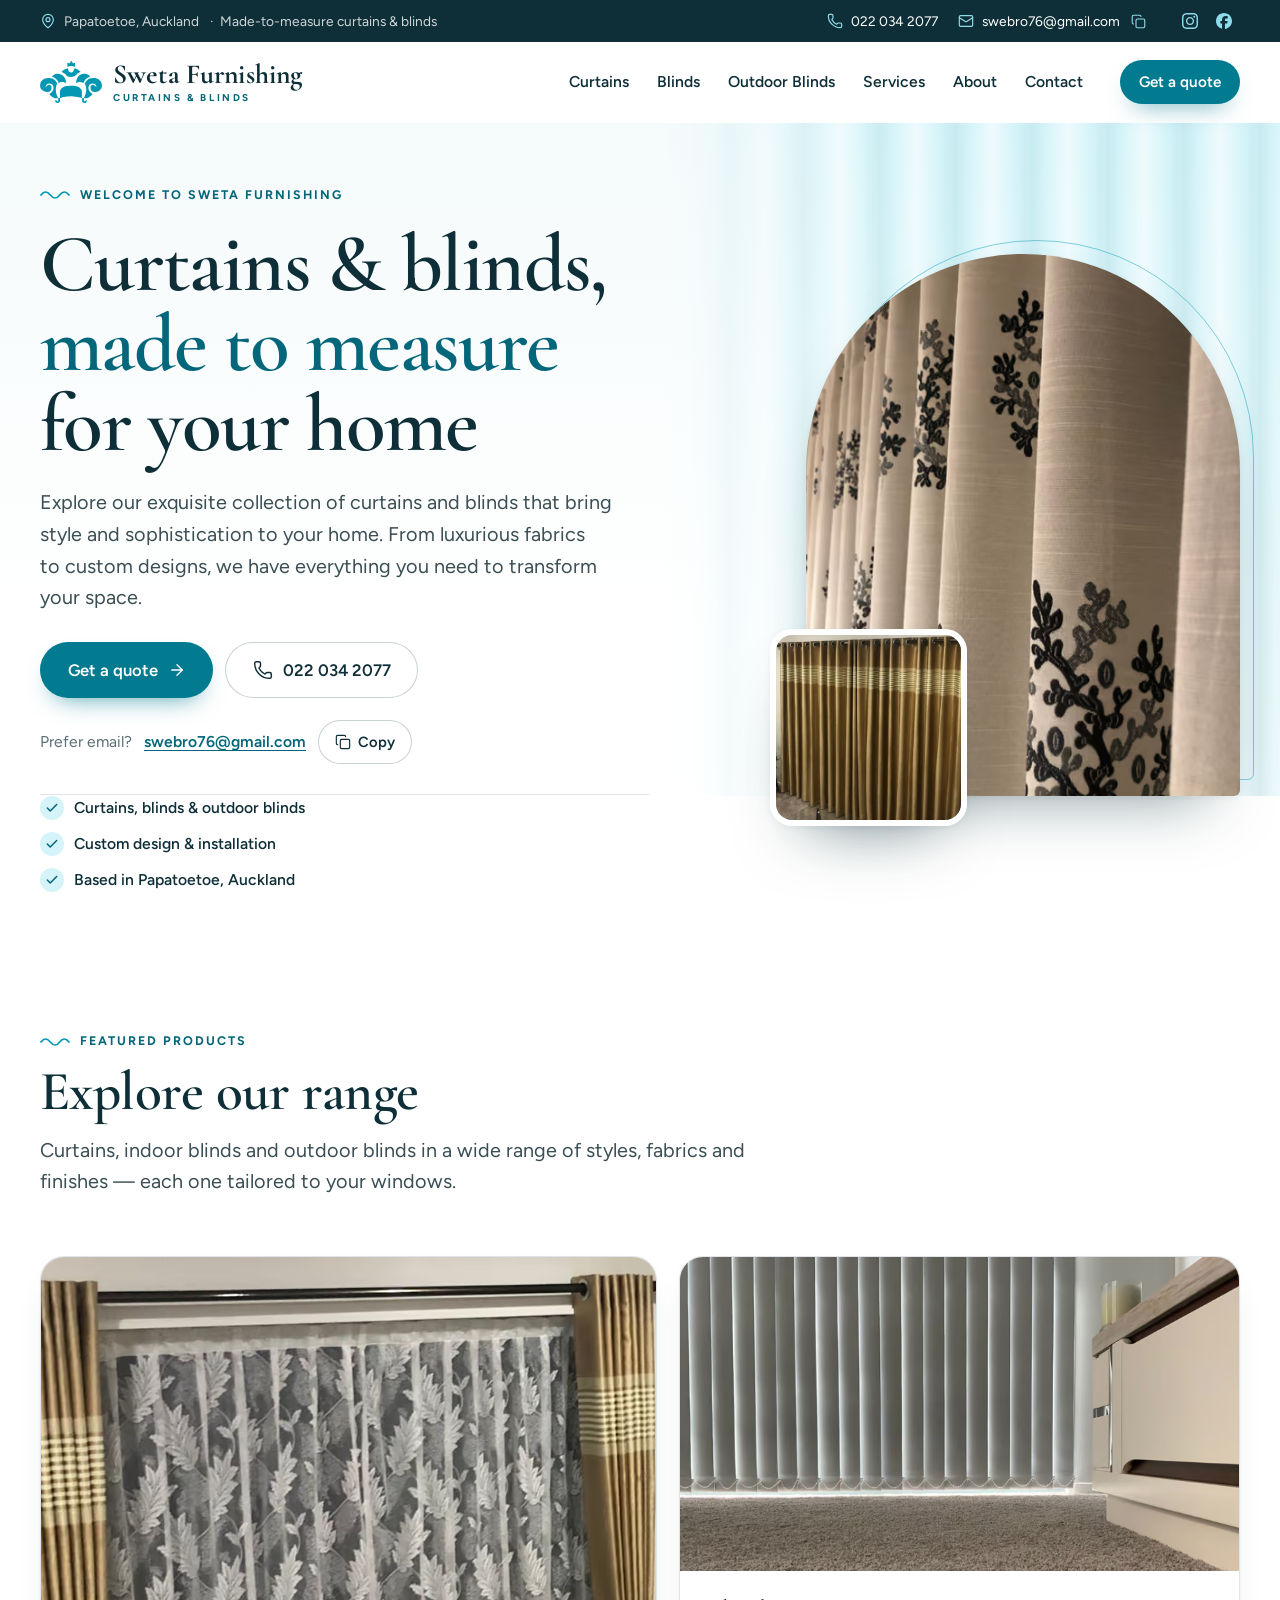
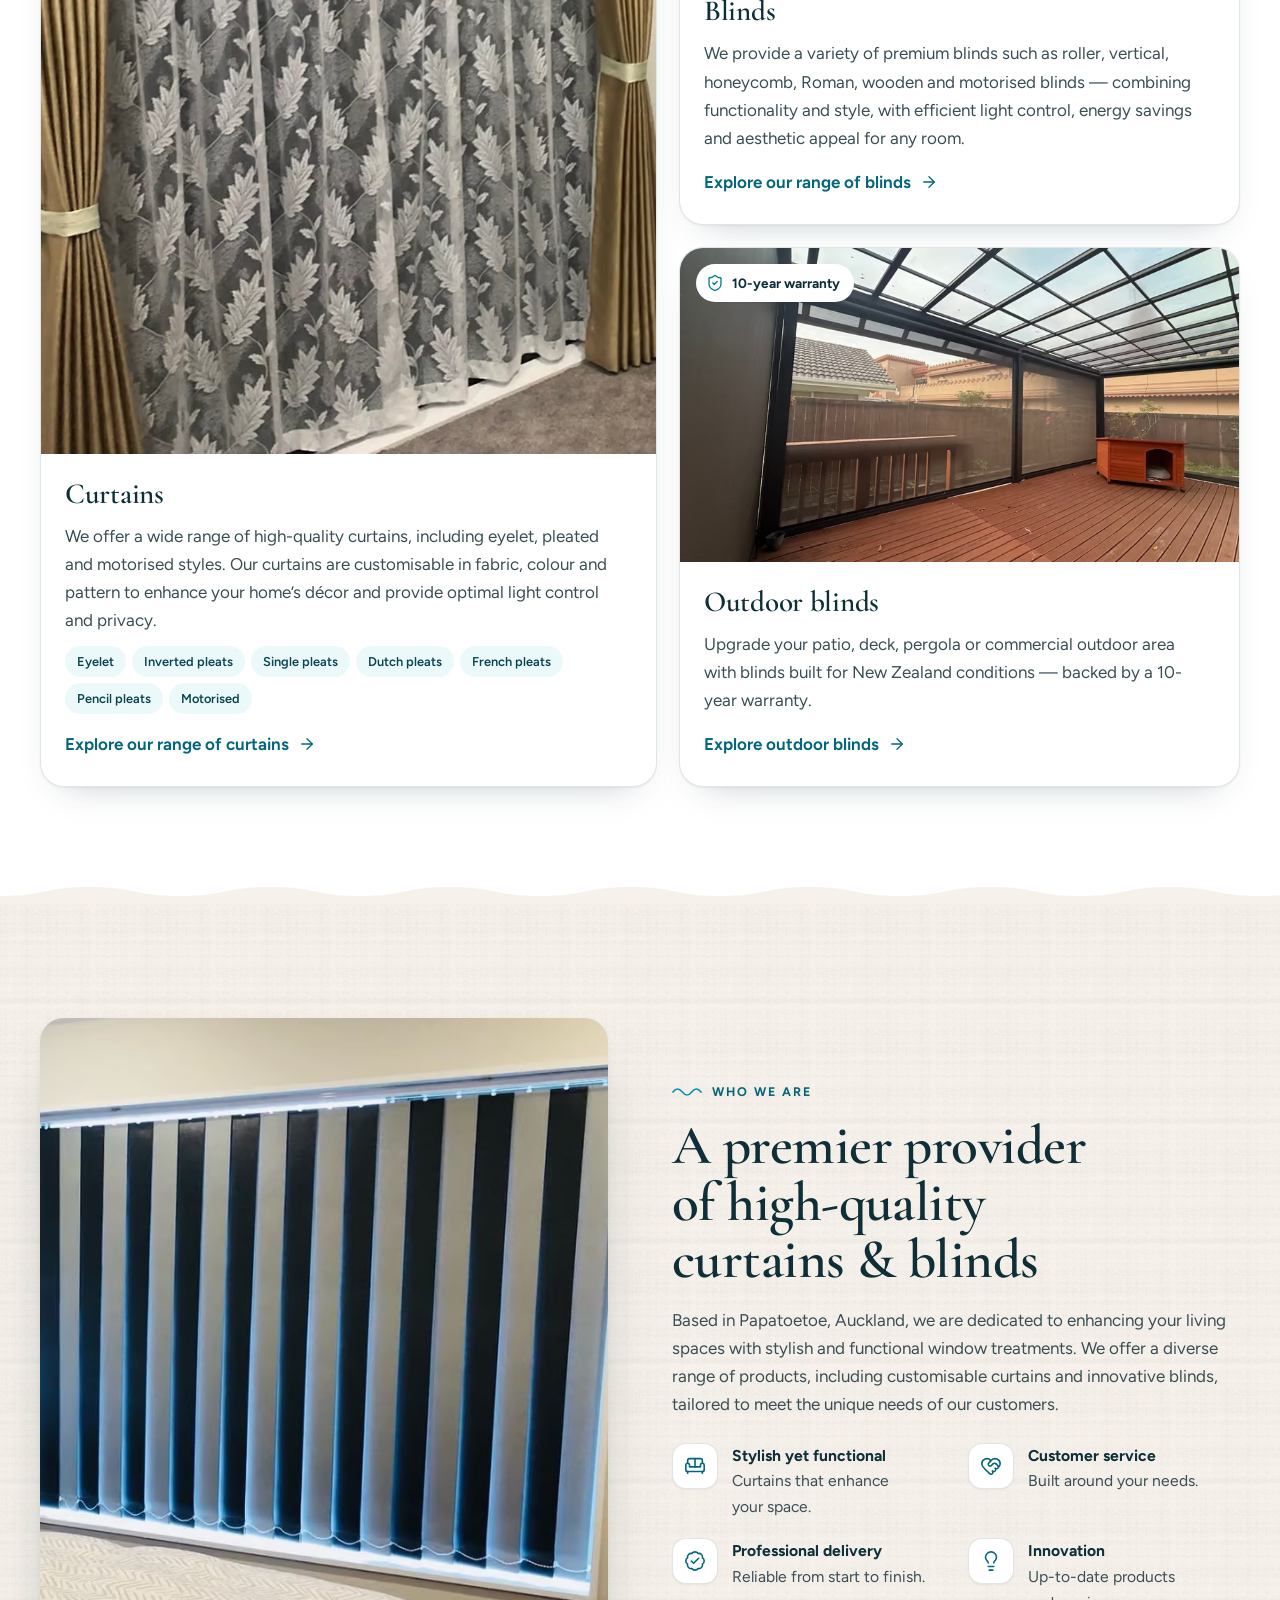
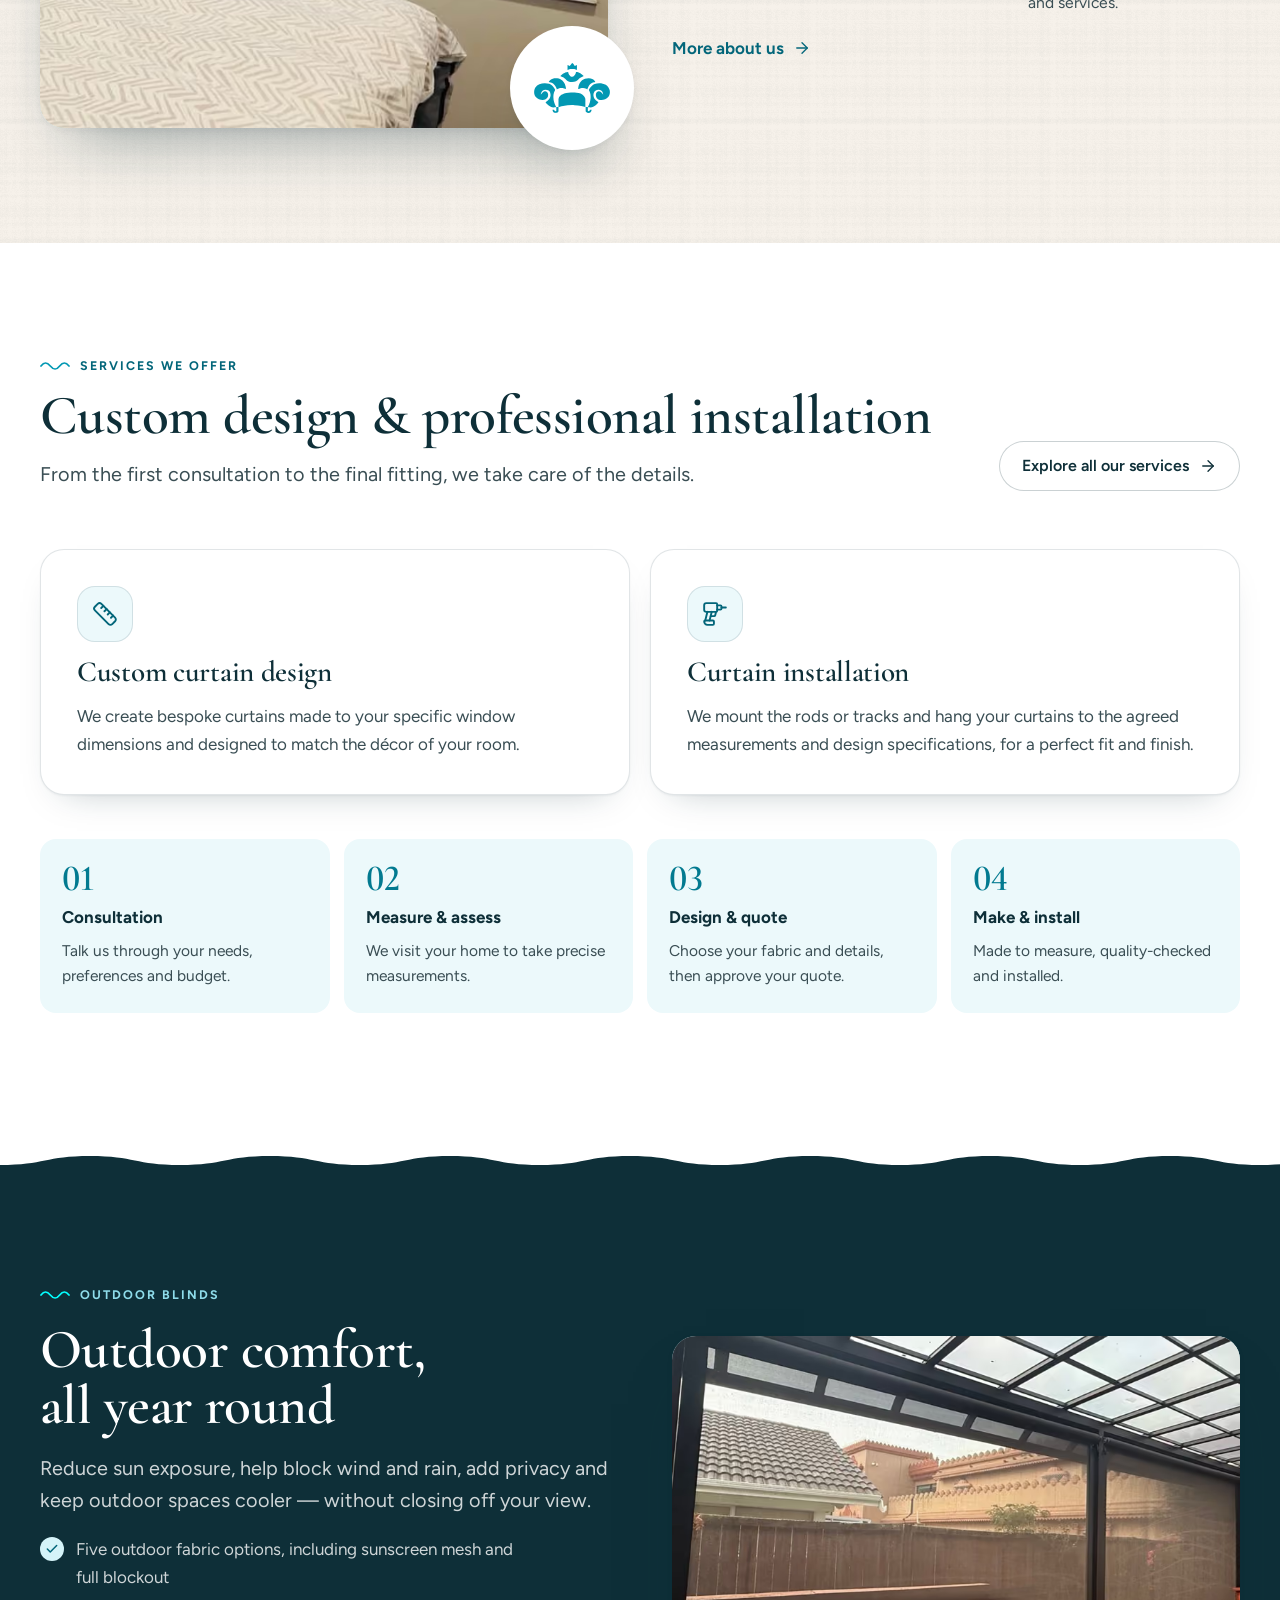
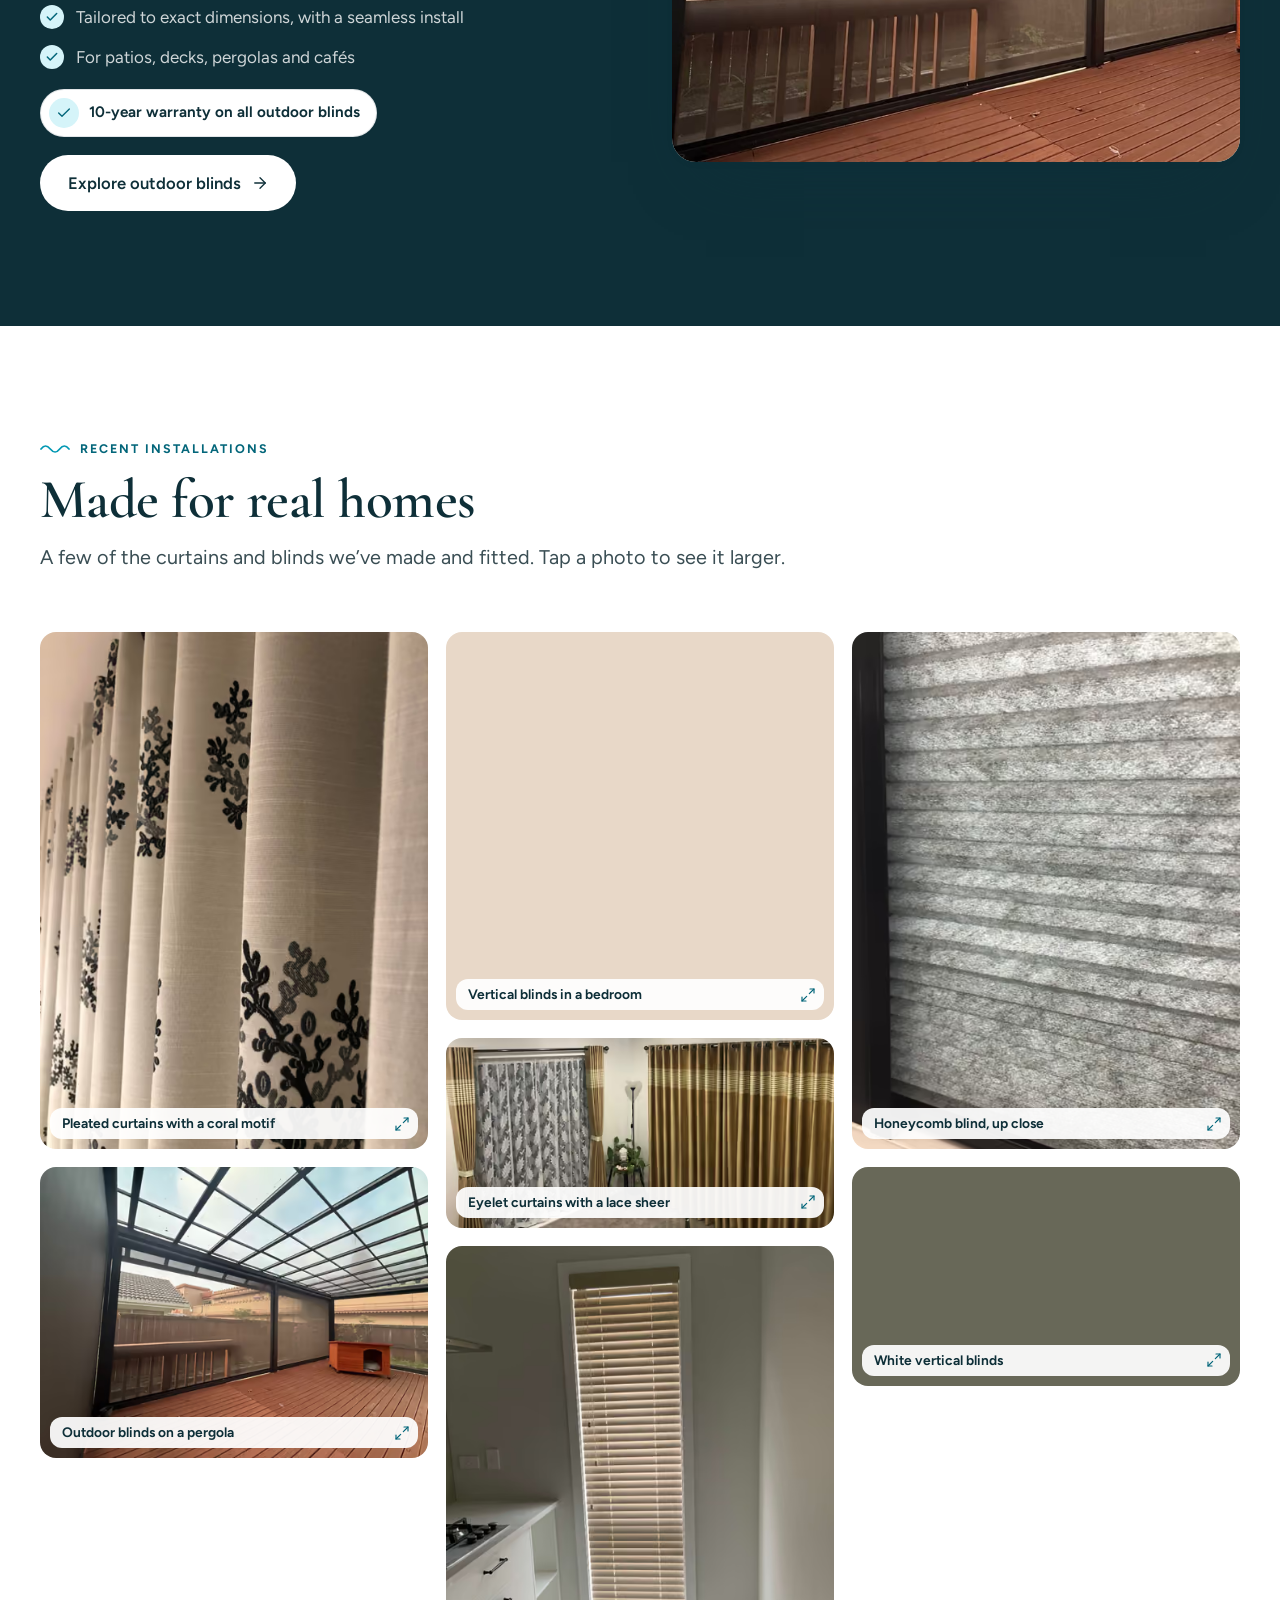
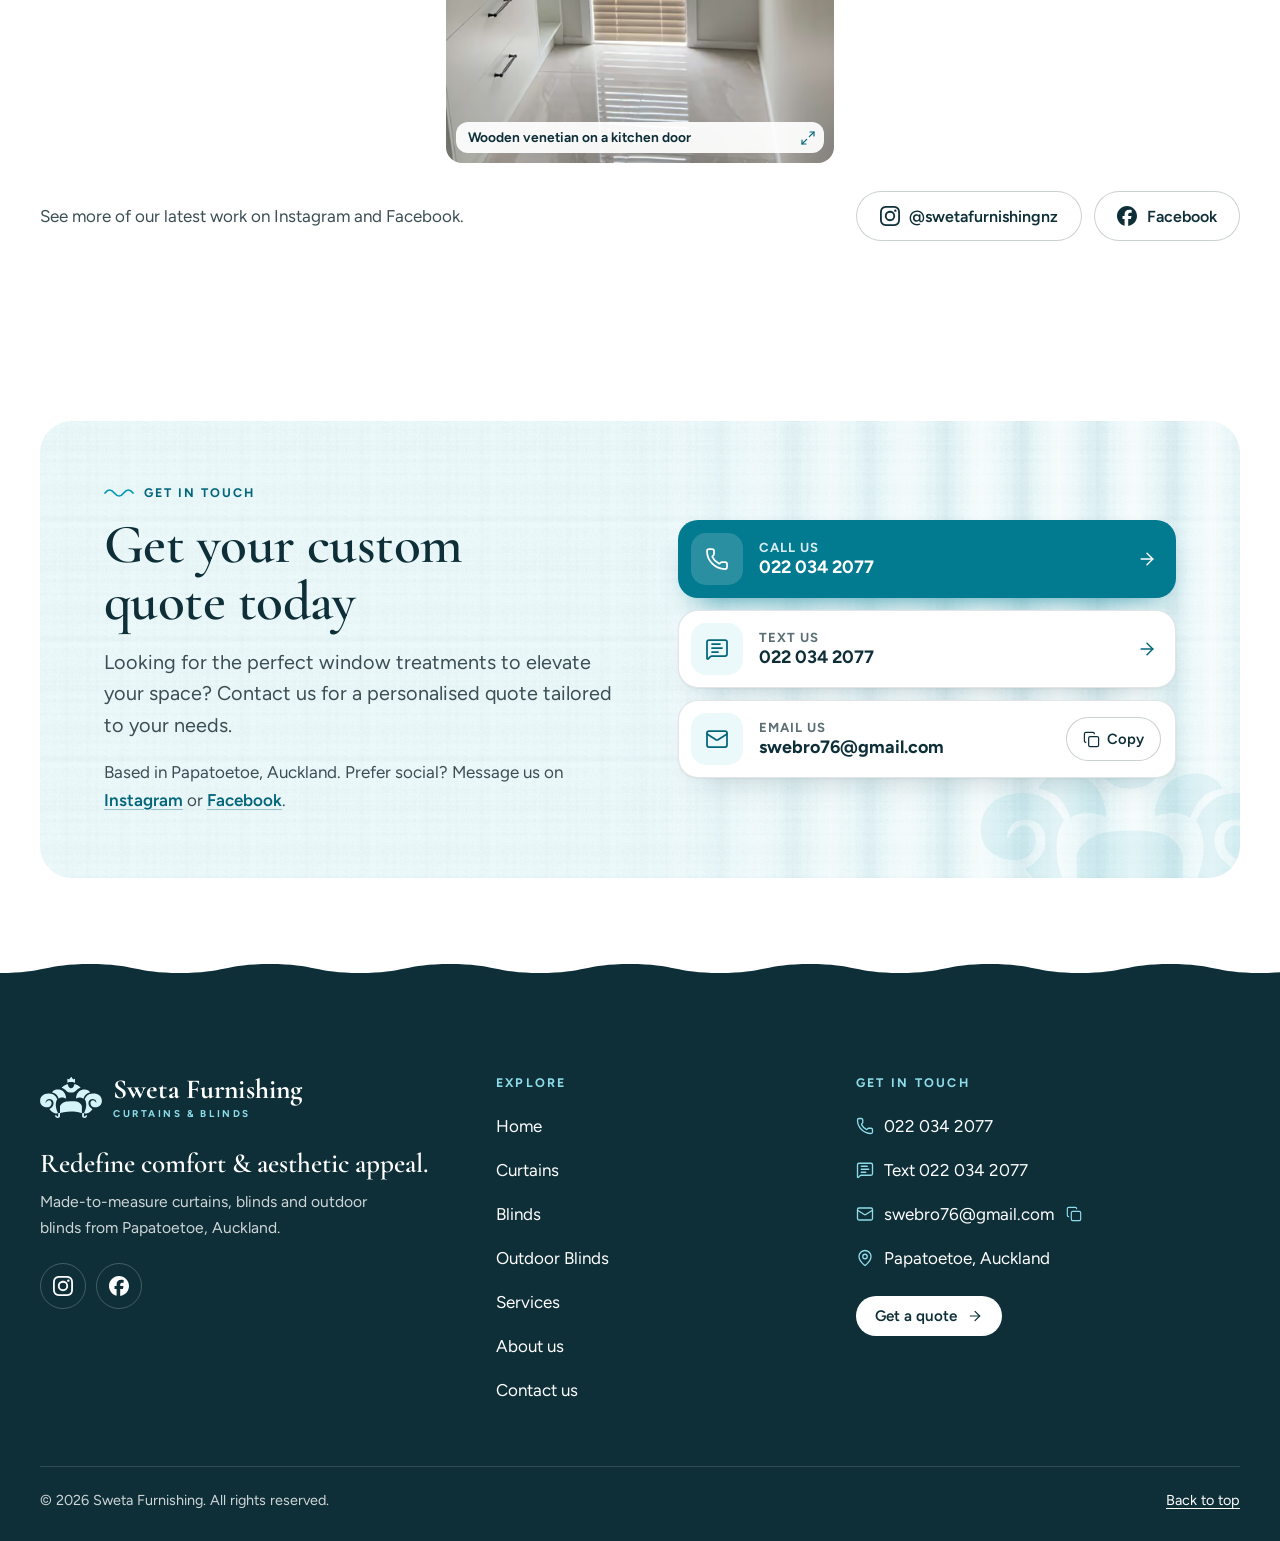
==== index.html @ 13a71dbc "Publish www.swetafurnishing.co.nz (2026-09-27 20:21 UTC)" ====
<!doctype html>
<html lang="en-NZ">
<head>
  <meta charset="utf-8">
  <meta name="viewport" content="width=device-width, initial-scale=1, viewport-fit=cover">
  <title>Sweta Furnishing — Curtains &amp; Blinds in Papatoetoe, Auckland</title>
  <meta name="description" content="Made-to-measure curtains, blinds and outdoor blinds in Papatoetoe, Auckland. Call or text 022 034 2077 or email Sweta Furnishing for a personalised quote.">
  <link rel="canonical" href="https://www.swetafurnishing.co.nz/">
  <meta name="theme-color" content="#ffffff">
  <meta name="format-detection" content="telephone=no">
  <meta property="og:type" content="website">
  <meta property="og:site_name" content="Sweta Furnishing">
  <meta property="og:title" content="Sweta Furnishing — Curtains &amp; Blinds in Papatoetoe, Auckland">
  <meta property="og:description" content="Made-to-measure curtains, blinds and outdoor blinds in Papatoetoe, Auckland. Call or text 022 034 2077 or email Sweta Furnishing for a personalised quote.">
  <meta property="og:url" content="https://www.swetafurnishing.co.nz/">
  <meta property="og:locale" content="en_NZ">
  <meta property="og:image" content="https://www.swetafurnishing.co.nz/og.jpg">
  <meta property="og:image:width" content="1200">
  <meta property="og:image:height" content="630">
  <meta property="og:image:alt" content="Sweta Furnishing — made-to-measure curtains and blinds in Papatoetoe, Auckland">
  <meta name="twitter:card" content="summary_large_image">
  <link rel="icon" href="/favicon.ico" sizes="48x48">
  <link rel="icon" href="/favicon.svg" type="image/svg+xml">
  <link rel="apple-touch-icon" href="/apple-touch-icon.png">
  <link rel="manifest" href="/site.webmanifest">
  <link rel="preload" href="/fonts/cormorant-garamond-latin-wght-normal.woff2" as="font" type="font/woff2" crossorigin>
  <link rel="preload" href="/fonts/figtree-latin-wght-normal.woff2" as="font" type="font/woff2" crossorigin>
  <link rel="stylesheet" href="/css/site.css">
  <script type="module" src="/js/main.js"></script>
  <script type="speculationrules">{"prerender":[{"where":{"href_matches":"/*"},"eagerness":"moderate"}]}</script>
  <script type="application/ld+json">{"@context":"https://schema.org","@type":"HomeAndConstructionBusiness","@id":"https://www.swetafurnishing.co.nz/#business","name":"Sweta Furnishing","description":"Made-to-measure curtains, blinds and outdoor blinds, based in Papatoetoe, Auckland.","slogan":"Redefine comfort & aesthetic appeal","url":"https://www.swetafurnishing.co.nz/","telephone":"+64220342077","email":"swebro76@gmail.com","image":"https://www.swetafurnishing.co.nz/og.jpg","logo":"https://www.swetafurnishing.co.nz/icon-512.png","address":{"@type":"PostalAddress","addressLocality":"Papatoetoe","addressRegion":"Auckland","addressCountry":"NZ"},"areaServed":{"@type":"City","name":"Auckland"},"sameAs":["https://www.instagram.com/swetafurnishingnz","https://www.facebook.com/swetafurnishingnz"],"hasOfferCatalog":{"@type":"OfferCatalog","name":"Curtains and blinds","itemListElement":[{"@type":"OfferCatalog","name":"Curtains","itemListElement":[{"@type":"Offer","itemOffered":{"@type":"Service","name":"Eyelet curtains"}},{"@type":"Offer","itemOffered":{"@type":"Service","name":"Inverted pleat curtains"}},{"@type":"Offer","itemOffered":{"@type":"Service","name":"Single pleat curtains"}},{"@type":"Offer","itemOffered":{"@type":"Service","name":"Dutch pleat curtains"}},{"@type":"Offer","itemOffered":{"@type":"Service","name":"French pleat curtains"}},{"@type":"Offer","itemOffered":{"@type":"Service","name":"Pencil pleat curtains"}},{"@type":"Offer","itemOffered":{"@type":"Service","name":"Motorised curtains"}}]},{"@type":"OfferCatalog","name":"Blinds","itemListElement":[{"@type":"Offer","itemOffered":{"@type":"Service","name":"Roller blinds"}},{"@type":"Offer","itemOffered":{"@type":"Service","name":"Motorised blinds"}},{"@type":"Offer","itemOffered":{"@type":"Service","name":"Vertical blinds"}},{"@type":"Offer","itemOffered":{"@type":"Service","name":"Honeycomb blinds"}},{"@type":"Offer","itemOffered":{"@type":"Service","name":"Roman headrail systems"}},{"@type":"Offer","itemOffered":{"@type":"Service","name":"Wooden blinds"}},{"@type":"Offer","itemOffered":{"@type":"Service","name":"Aluminium venetian blinds"}},{"@type":"Offer","itemOffered":{"@type":"Service","name":"Venetian blinds"}}]},{"@type":"OfferCatalog","name":"Outdoor blinds","itemListElement":[{"@type":"Offer","itemOffered":{"@type":"Service","name":"Outdoor blinds with a 10-year warranty"}}]},{"@type":"OfferCatalog","name":"Services","itemListElement":[{"@type":"Offer","itemOffered":{"@type":"Service","name":"Custom curtain design"}},{"@type":"Offer","itemOffered":{"@type":"Service","name":"Curtain installation"}}]}]}}</script>
  <script type="application/ld+json">{"@context":"https://schema.org","@type":"WebSite","@id":"https://www.swetafurnishing.co.nz/#website","name":"Sweta Furnishing","url":"https://www.swetafurnishing.co.nz/","inLanguage":"en-NZ","publisher":{"@id":"https://www.swetafurnishing.co.nz/#business"}}</script>
</head>
<body id="top">
<a class="skip-link" href="#main">Skip to content</a>
<div class="topbar">
  <div class="wrap topbar-row">
    <p class="topbar-note"><svg class="icon" width="16" height="16" aria-hidden="true"><use href="/img/icons.svg#map-pin"></use></svg> Papatoetoe, Auckland<span class="topbar-extra"> &nbsp;·&nbsp; Made-to-measure curtains &amp; blinds</span></p>
    <ul class="topbar-links" role="list">
      <li><a href="tel:+64220342077"><svg class="icon" width="16" height="16" aria-hidden="true"><use href="/img/icons.svg#phone"></use></svg> 022 034 2077</a></li>
      <li><a href="mailto:swebro76@gmail.com"><svg class="icon" width="16" height="16" aria-hidden="true"><use href="/img/icons.svg#mail"></use></svg> swebro76@gmail.com</a><button class="copy-mini" type="button" data-copy="swebro76@gmail.com" aria-label="Copy email address"><svg class="icon" width="15" height="15" aria-hidden="true"><use href="/img/icons.svg#copy"></use></svg></button></li>
      <li><a class="topbar-social" href="https://www.instagram.com/swetafurnishingnz" rel="noopener" aria-label="Sweta Furnishing on Instagram"><svg class="icon" width="16" height="16" aria-hidden="true"><use href="/img/icons.svg#instagram"></use></svg></a><a class="topbar-social" href="https://www.facebook.com/swetafurnishingnz" rel="noopener" aria-label="Sweta Furnishing on Facebook"><svg class="icon" width="16" height="16" aria-hidden="true"><use href="/img/icons.svg#facebook"></use></svg></a></li>
    </ul>
  </div>
</div>
<header class="site-header" data-header>
  <div class="wrap header-row">
    <a class="brand" href="/" aria-label="Sweta Furnishing — home">
      <img class="brand-mark" src="/img/logo.svg" width="301" height="200" alt="">
      <span class="brand-text"><span class="brand-name">Sweta Furnishing</span><span class="brand-tag">Curtains &amp; Blinds</span></span>
    </a>
    <nav class="site-nav" id="site-nav" aria-label="Main">
      <ul class="nav-list" role="list">
        <li><a href="/curtains/">Curtains</a></li>
        <li><a href="/blinds/">Blinds</a></li>
        <li><a href="/outdoor-blinds/">Outdoor Blinds</a></li>
        <li><a href="/services/">Services</a></li>
        <li><a href="/about-us/">About</a></li>
        <li><a href="/contact-us/">Contact</a></li>
      </ul>
      <div class="nav-contact">
        <a class="btn btn--primary btn--lg" href="tel:+64220342077"><svg class="icon" width="20" height="20" aria-hidden="true"><use href="/img/icons.svg#phone"></use></svg> Call 022 034 2077</a>
        <a class="btn btn--ghost btn--lg" href="sms:+64220342077?&amp;body=Hi%20Sweta%20Furnishing%2C%20I%E2%80%99d%20like%20a%20quote%20for%20"><svg class="icon" width="20" height="20" aria-hidden="true"><use href="/img/icons.svg#message-square-text"></use></svg> Text us</a>
        <a class="btn btn--ghost btn--lg" href="mailto:swebro76@gmail.com?subject=Quote%20request&amp;body=Hi%20Sweta%20Furnishing%2C%0A%0AI%E2%80%99d%20like%20a%20quote%20for%20(curtains%20%2F%20blinds%20%2F%20outdoor%20blinds)%3A%0A%0ARooms%20and%20number%20of%20windows%3A%0ASuburb%3A%0APhone%3A%0A%0AThanks%2C%0A"><svg class="icon" width="20" height="20" aria-hidden="true"><use href="/img/icons.svg#mail"></use></svg> Email us</a>
        <div class="nav-social">
          <a href="https://www.instagram.com/swetafurnishingnz" rel="noopener" aria-label="Instagram"><svg class="icon" width="20" height="20" aria-hidden="true"><use href="/img/icons.svg#instagram"></use></svg></a>
          <a href="https://www.facebook.com/swetafurnishingnz" rel="noopener" aria-label="Facebook"><svg class="icon" width="20" height="20" aria-hidden="true"><use href="/img/icons.svg#facebook"></use></svg></a>
        </div>
      </div>
    </nav>
    <a class="btn btn--primary btn--sm header-cta" href="/contact-us/">Get a quote</a>
    <button class="nav-toggle" type="button" data-nav-toggle aria-controls="site-nav" aria-expanded="false">
      <span class="sr-only">Open menu</span><span class="burger" aria-hidden="true"><i></i><i></i><i></i></span>
    </button>
  </div>
</header>
<main id="main">
<section class="hero" aria-labelledby="hero-title">
  <div class="wrap hero-grid">
    <div class="hero-copy">
      <p class="eyebrow">Welcome to Sweta Furnishing</p>
      <h1 class="h1" id="hero-title">Curtains &amp; blinds, <em>made to measure</em> for your home</h1>
      <p class="lead">Explore our exquisite collection of curtains and blinds that bring style and sophistication to your home. From luxurious fabrics to custom designs, we have everything you need to transform your space.</p>
      <div class="hero-cta">
        <a class="btn btn--primary btn--lg" href="/contact-us/">Get a quote <svg class="icon arr" width="18" height="18" aria-hidden="true"><use href="/img/icons.svg#arrow-right"></use></svg></a>
        <a class="btn btn--ghost btn--lg" href="tel:+64220342077"><svg class="icon" width="20" height="20" aria-hidden="true"><use href="/img/icons.svg#phone"></use></svg> 022 034 2077</a>
      </div>
      <p class="hero-email">Prefer email? <a href="mailto:swebro76@gmail.com">swebro76@gmail.com</a> <button class="copy-btn" type="button" data-copy="swebro76@gmail.com"><svg class="icon" width="16" height="16" aria-hidden="true"><use href="/img/icons.svg#copy"></use></svg><span data-copy-label>Copy</span></button></p>
      <ul class="hero-points" role="list">
        <li><span class="tick"><svg class="icon" width="14" height="14" aria-hidden="true"><use href="/img/icons.svg#check"></use></svg></span> Curtains, blinds &amp; outdoor blinds</li>
        <li><span class="tick"><svg class="icon" width="14" height="14" aria-hidden="true"><use href="/img/icons.svg#check"></use></svg></span> Custom design &amp; installation</li>
        <li><span class="tick"><svg class="icon" width="14" height="14" aria-hidden="true"><use href="/img/icons.svg#check"></use></svg></span> Based in Papatoetoe, Auckland</li>
      </ul>
    </div>
    <div class="hero-figure">
      <div class="arch">
        <picture>
          <source type="image/avif" srcset="/img/coral-curtains-480.avif 480w, /img/coral-curtains-800.avif 800w, /img/coral-curtains-1200.avif 1200w" sizes="(min-width: 520px) 440px, 84vw">
          <img src="/img/coral-curtains-800.webp" srcset="/img/coral-curtains-480.webp 480w, /img/coral-curtains-800.webp 800w, /img/coral-curtains-1200.webp 1200w" sizes="(min-width: 520px) 440px, 84vw" width="1200" height="1600" alt="Pleated curtains in a pale linen-look fabric with a navy coral-branch pattern" fetchpriority="high" decoding="async" style="background-color:#685848">
        </picture>
      </div>
      <div class="hero-inset">
        <picture>
          <source type="image/avif" srcset="/img/eyelet-curtains-480.avif 480w, /img/eyelet-curtains-800.avif 800w, /img/eyelet-curtains-1200.avif 1200w" sizes="200px">
          <img src="/img/eyelet-curtains-800.webp" srcset="/img/eyelet-curtains-480.webp 480w, /img/eyelet-curtains-800.webp 800w, /img/eyelet-curtains-1200.webp 1200w" sizes="200px" width="1200" height="1200" alt="Gold eyelet curtains with a cream stripe on a chrome rod" loading="lazy" decoding="async" style="background-color:#483818">
        </picture>
      </div>
    </div>
  </div>
</section>

<section class="section" id="range" aria-labelledby="range-title">
  <div class="wrap">
    <header class="section-head" data-reveal>
      <p class="eyebrow">Featured products</p>
      <h2 class="h2" id="range-title">Explore our range</h2>
      <p class="lead">Curtains, indoor blinds and outdoor blinds in a wide range of styles, fabrics and finishes — each one tailored to your windows.</p>
    </header>
    <div class="range-grid" data-reveal-stagger>
      <article class="range-card range-card--tall" data-reveal>
        <div class="range-media">
          <picture>
            <source type="image/avif" srcset="/img/lace-and-eyelet-480.avif 480w, /img/lace-and-eyelet-800.avif 800w, /img/lace-and-eyelet-1200.avif 1200w" sizes="(min-width: 900px) 600px, 92vw">
            <img src="/img/lace-and-eyelet-800.webp" srcset="/img/lace-and-eyelet-480.webp 480w, /img/lace-and-eyelet-800.webp 800w, /img/lace-and-eyelet-1200.webp 1200w" sizes="(min-width: 900px) 600px, 92vw" width="1200" height="1499" alt="Leaf-pattern lace sheer framed by gold eyelet curtains with tiebacks" loading="lazy" decoding="async" style="background-color:#585858">
          </picture>
        </div>
        <div class="range-body">
          <h3 class="h3"><a href="/curtains/">Curtains</a></h3>
          <p>We offer a wide range of high-quality curtains, including eyelet, pleated and motorised styles. Our curtains are customisable in fabric, colour and pattern to enhance your home’s décor and provide optimal light control and privacy.</p>
          <ul class="range-styles" role="list"><li>Eyelet</li><li>Inverted pleats</li><li>Single pleats</li><li>Dutch pleats</li><li>French pleats</li><li>Pencil pleats</li><li>Motorised</li></ul>
          <span class="link-arrow range-more">Explore our range of curtains <svg class="icon" width="18" height="18" aria-hidden="true"><use href="/img/icons.svg#arrow-right"></use></svg></span>
        </div>
      </article>
      <article class="range-card" data-reveal>
        <div class="range-media">
          <picture>
            <source type="image/avif" srcset="/img/vertical-blinds-white-480.avif 480w, /img/vertical-blinds-white-800.avif 800w, /img/vertical-blinds-white-1200.avif 1200w, /img/vertical-blinds-white-1600.avif 1600w" sizes="(min-width: 900px) 540px, 92vw">
            <img src="/img/vertical-blinds-white-800.webp" srcset="/img/vertical-blinds-white-480.webp 480w, /img/vertical-blinds-white-800.webp 800w, /img/vertical-blinds-white-1200.webp 1200w, /img/vertical-blinds-white-1600.webp 1600w" sizes="(min-width: 900px) 540px, 92vw" width="1600" height="900" alt="White vertical blinds filtering daylight in a carpeted room" loading="lazy" decoding="async" style="background-color:#686858">
          </picture>
        </div>
        <div class="range-body">
          <h3 class="h3"><a href="/blinds/">Blinds</a></h3>
          <p>We provide a variety of premium blinds such as roller, vertical, honeycomb, Roman, wooden and motorised blinds — combining functionality and style, with efficient light control, energy savings and aesthetic appeal for any room.</p>
          <span class="link-arrow range-more">Explore our range of blinds <svg class="icon" width="18" height="18" aria-hidden="true"><use href="/img/icons.svg#arrow-right"></use></svg></span>
        </div>
      </article>
      <article class="range-card" data-reveal>
        <div class="range-media">
          <picture>
            <source type="image/avif" srcset="/img/outdoor-pergola-480.avif 480w, /img/outdoor-pergola-800.avif 800w, /img/outdoor-pergola-1200.avif 1200w, /img/outdoor-pergola-1600.avif 1600w" sizes="(min-width: 900px) 540px, 92vw">
            <img src="/img/outdoor-pergola-800.webp" srcset="/img/outdoor-pergola-480.webp 480w, /img/outdoor-pergola-800.webp 800w, /img/outdoor-pergola-1200.webp 1200w, /img/outdoor-pergola-1600.webp 1600w" sizes="(min-width: 900px) 540px, 92vw" width="1600" height="1000" alt="Outdoor mesh blinds enclosing a deck under a glass-roofed pergola" loading="lazy" decoding="async" style="background-color:#585858">
          </picture>
          <span class="badge"><svg class="icon" width="18" height="18" aria-hidden="true"><use href="/img/icons.svg#shield-check"></use></svg> 10-year warranty</span>
        </div>
        <div class="range-body">
          <h3 class="h3"><a href="/outdoor-blinds/">Outdoor blinds</a></h3>
          <p>Upgrade your patio, deck, pergola or commercial outdoor area with blinds built for New Zealand conditions — backed by a 10-year warranty.</p>
          <span class="link-arrow range-more">Explore outdoor blinds <svg class="icon" width="18" height="18" aria-hidden="true"><use href="/img/icons.svg#arrow-right"></use></svg></span>
        </div>
      </article>
    </div>
  </div>
</section>

<section class="section section--linen wave-top" id="who-we-are" aria-labelledby="who-title">
  <div class="wrap split">
    <div class="split-media" data-reveal>
      <div class="frame frame--tall">
        <picture>
          <source type="image/avif" srcset="/img/vertical-blinds-bedroom-480.avif 480w, /img/vertical-blinds-bedroom-800.avif 800w, /img/vertical-blinds-bedroom-900.avif 900w" sizes="(min-width: 960px) 560px, 92vw">
          <img src="/img/vertical-blinds-bedroom-800.webp" srcset="/img/vertical-blinds-bedroom-480.webp 480w, /img/vertical-blinds-bedroom-800.webp 800w, /img/vertical-blinds-bedroom-900.webp 900w" sizes="(min-width: 960px) 560px, 92vw" width="900" height="900" alt="Black and white vertical blinds on a large bedroom window" loading="lazy" decoding="async" style="background-color:#e8d8c8">
        </picture>
      </div>
      <div class="seal"><img src="/img/logo.svg" width="301" height="200" alt=""></div>
    </div>
    <div class="split-copy" data-reveal>
      <p class="eyebrow">Who we are</p>
      <h2 class="h2" id="who-title">A premier provider of high-quality curtains &amp; blinds</h2>
      <p>Based in Papatoetoe, Auckland, we are dedicated to enhancing your living spaces with stylish and functional window treatments. We offer a diverse range of products, including customisable curtains and innovative blinds, tailored to meet the unique needs of our customers.</p>
      <ul class="mini-list mini-list--2" role="list">
        <li><span class="icon-chip"><svg class="icon" width="20" height="20" aria-hidden="true"><use href="/img/icons.svg#sofa"></use></svg></span><span><strong>Stylish yet functional</strong>Curtains that enhance your space.</span></li>
        <li><span class="icon-chip"><svg class="icon" width="20" height="20" aria-hidden="true"><use href="/img/icons.svg#heart-handshake"></use></svg></span><span><strong>Customer service</strong>Built around your needs.</span></li>
        <li><span class="icon-chip"><svg class="icon" width="20" height="20" aria-hidden="true"><use href="/img/icons.svg#badge-check"></use></svg></span><span><strong>Professional delivery</strong>Reliable from start to finish.</span></li>
        <li><span class="icon-chip"><svg class="icon" width="20" height="20" aria-hidden="true"><use href="/img/icons.svg#lightbulb"></use></svg></span><span><strong>Innovation</strong>Up-to-date products and services.</span></li>
      </ul>
      <a class="link-arrow" href="/about-us/">More about us <svg class="icon" width="18" height="18" aria-hidden="true"><use href="/img/icons.svg#arrow-right"></use></svg></a>
    </div>
  </div>
</section>

<section class="section" id="services" aria-labelledby="services-title">
  <div class="wrap">
    <header class="section-head section-head--row" data-reveal>
      <p class="eyebrow">Services we offer</p>
      <h2 class="h2" id="services-title">Custom design &amp; professional installation</h2>
      <p class="lead">From the first consultation to the final fitting, we take care of the details.</p>
      <div class="section-head-aside"><a class="btn btn--ghost" href="/services/">Explore all our services <svg class="icon arr" width="18" height="18" aria-hidden="true"><use href="/img/icons.svg#arrow-right"></use></svg></a></div>
    </header>
    <div class="service-grid" data-reveal-stagger>
      <article class="service-card" data-reveal>
        <span class="icon-chip"><svg class="icon" width="20" height="20" aria-hidden="true"><use href="/img/icons.svg#ruler"></use></svg></span>
        <h3 class="h3">Custom curtain design</h3>
        <p>We create bespoke curtains made to your specific window dimensions and designed to match the décor of your room.</p>
      </article>
      <article class="service-card" data-reveal>
        <span class="icon-chip"><svg class="icon" width="20" height="20" aria-hidden="true"><use href="/img/icons.svg#drill"></use></svg></span>
        <h3 class="h3">Curtain installation</h3>
        <p>We mount the rods or tracks and hang your curtains to the agreed measurements and design specifications, for a perfect fit and finish.</p>
      </article>
    </div>
    <ol class="mini-steps" role="list" data-reveal-stagger>
      <li data-reveal><span class="n">01</span><strong>Consultation</strong><p>Talk us through your needs, preferences and budget.</p></li>
      <li data-reveal><span class="n">02</span><strong>Measure &amp; assess</strong><p>We visit your home to take precise measurements.</p></li>
      <li data-reveal><span class="n">03</span><strong>Design &amp; quote</strong><p>Choose your fabric and details, then approve your quote.</p></li>
      <li data-reveal><span class="n">04</span><strong>Make &amp; install</strong><p>Made to measure, quality-checked and installed.</p></li>
    </ol>
  </div>
</section>

<section class="section section--ink wave-top" id="outdoor" aria-labelledby="outdoor-title">
  <div class="wrap split">
    <div class="split-copy" data-reveal>
      <p class="eyebrow">Outdoor blinds</p>
      <h2 class="h2" id="outdoor-title">Outdoor comfort, all year round</h2>
      <p class="lead">Reduce sun exposure, help block wind and rain, add privacy and keep outdoor spaces cooler — without closing off your view.</p>
      <ul class="checklist" role="list">
        <li><span class="tick"><svg class="icon" width="14" height="14" aria-hidden="true"><use href="/img/icons.svg#check"></use></svg></span> Five outdoor fabric options, including sunscreen mesh and full blockout</li>
        <li><span class="tick"><svg class="icon" width="14" height="14" aria-hidden="true"><use href="/img/icons.svg#check"></use></svg></span> Tailored to exact dimensions, with a seamless install</li>
        <li><span class="tick"><svg class="icon" width="14" height="14" aria-hidden="true"><use href="/img/icons.svg#check"></use></svg></span> For patios, decks, pergolas and cafés</li>
      </ul>
      <p class="hero-chip"><span class="tick"><svg class="icon" width="14" height="14" aria-hidden="true"><use href="/img/icons.svg#check"></use></svg></span> 10-year warranty on all outdoor blinds</p>
      <div class="btn-row">
        <a class="btn btn--light btn--lg" href="/outdoor-blinds/">Explore outdoor blinds <svg class="icon arr" width="18" height="18" aria-hidden="true"><use href="/img/icons.svg#arrow-right"></use></svg></a>
      </div>
    </div>
    <div class="split-media" data-reveal>
      <div class="frame frame--wide">
        <picture>
          <source type="image/avif" srcset="/img/outdoor-mesh-480.avif 480w, /img/outdoor-mesh-800.avif 800w, /img/outdoor-mesh-1173.avif 1173w" sizes="(min-width: 960px) 560px, 92vw">
          <img src="/img/outdoor-mesh-800.webp" srcset="/img/outdoor-mesh-480.webp 480w, /img/outdoor-mesh-800.webp 800w, /img/outdoor-mesh-1173.webp 1173w" sizes="(min-width: 960px) 560px, 92vw" width="1173" height="880" alt="Sunscreen mesh outdoor blinds lowered around a timber deck" loading="lazy" decoding="async" style="background-color:#685848">
        </picture>
      </div>
    </div>
  </div>
</section>

<section class="section" id="work" aria-labelledby="work-title">
  <div class="wrap">
    <header class="section-head" data-reveal>
      <p class="eyebrow">Recent installations</p>
      <h2 class="h2" id="work-title">Made for real homes</h2>
      <p class="lead">A few of the curtains and blinds we’ve made and fitted. Tap a photo to see it larger.</p>
    </header>
    <div class="gallery">
      <a href="/img/coral-curtains-1200.webp" data-lightbox="work" data-caption="Pleated curtains with a coral motif">
        <picture>
          <source type="image/avif" srcset="/img/coral-curtains-480.avif 480w, /img/coral-curtains-800.avif 800w, /img/coral-curtains-1200.avif 1200w" sizes="(min-width: 900px) 390px, 46vw">
          <img src="/img/coral-curtains-800.webp" srcset="/img/coral-curtains-480.webp 480w, /img/coral-curtains-800.webp 800w, /img/coral-curtains-1200.webp 1200w" sizes="(min-width: 900px) 390px, 46vw" width="1200" height="1600" alt="Pleated curtains in a pale linen-look fabric with a navy coral-branch pattern" loading="lazy" decoding="async" style="background-color:#685848">
        </picture>
        <span class="gallery-cap"><span class="gallery-cap-text">Pleated curtains with a coral motif</span> <svg class="icon" width="16" height="16" aria-hidden="true"><use href="/img/icons.svg#maximize-2"></use></svg></span>
      </a>
      <a href="/img/outdoor-pergola-full-1200.webp" data-lightbox="work" data-caption="Outdoor blinds on a pergola">
        <picture>
          <source type="image/avif" srcset="/img/outdoor-pergola-full-480.avif 480w, /img/outdoor-pergola-full-800.avif 800w, /img/outdoor-pergola-full-1200.avif 1200w, /img/outdoor-pergola-full-1600.avif 1600w" sizes="(min-width: 900px) 390px, 46vw">
          <img src="/img/outdoor-pergola-full-800.webp" srcset="/img/outdoor-pergola-full-480.webp 480w, /img/outdoor-pergola-full-800.webp 800w, /img/outdoor-pergola-full-1200.webp 1200w, /img/outdoor-pergola-full-1600.webp 1600w" sizes="(min-width: 900px) 390px, 46vw" width="1600" height="1200" alt="Outdoor mesh blinds enclosing a deck under a glass-roofed pergola" loading="lazy" decoding="async" style="background-color:#d8e8e8">
        </picture>
        <span class="gallery-cap"><span class="gallery-cap-text">Outdoor blinds on a pergola</span> <svg class="icon" width="16" height="16" aria-hidden="true"><use href="/img/icons.svg#maximize-2"></use></svg></span>
      </a>
      <a href="/img/vertical-blinds-bedroom-900.webp" data-lightbox="work" data-caption="Vertical blinds in a bedroom">
        <picture>
          <source type="image/avif" srcset="/img/vertical-blinds-bedroom-480.avif 480w, /img/vertical-blinds-bedroom-800.avif 800w, /img/vertical-blinds-bedroom-900.avif 900w" sizes="(min-width: 900px) 390px, 46vw">
          <img src="/img/vertical-blinds-bedroom-800.webp" srcset="/img/vertical-blinds-bedroom-480.webp 480w, /img/vertical-blinds-bedroom-800.webp 800w, /img/vertical-blinds-bedroom-900.webp 900w" sizes="(min-width: 900px) 390px, 46vw" width="900" height="900" alt="Black and white vertical blinds on a large bedroom window" loading="lazy" decoding="async" style="background-color:#e8d8c8">
        </picture>
        <span class="gallery-cap"><span class="gallery-cap-text">Vertical blinds in a bedroom</span> <svg class="icon" width="16" height="16" aria-hidden="true"><use href="/img/icons.svg#maximize-2"></use></svg></span>
      </a>
      <a href="/img/living-room-curtains-1600.webp" data-lightbox="work" data-caption="Eyelet curtains with a lace sheer">
        <picture>
          <source type="image/avif" srcset="/img/living-room-curtains-480.avif 480w, /img/living-room-curtains-800.avif 800w, /img/living-room-curtains-1200.avif 1200w, /img/living-room-curtains-1600.avif 1600w" sizes="(min-width: 900px) 390px, 46vw">
          <img src="/img/living-room-curtains-800.webp" srcset="/img/living-room-curtains-480.webp 480w, /img/living-room-curtains-800.webp 800w, /img/living-room-curtains-1200.webp 1200w, /img/living-room-curtains-1600.webp 1600w" sizes="(min-width: 900px) 390px, 46vw" width="1600" height="783" alt="Living room with gold striped eyelet curtains and a leaf-pattern lace sheer" loading="lazy" decoding="async" style="background-color:#483818">
        </picture>
        <span class="gallery-cap"><span class="gallery-cap-text">Eyelet curtains with a lace sheer</span> <svg class="icon" width="16" height="16" aria-hidden="true"><use href="/img/icons.svg#maximize-2"></use></svg></span>
      </a>
      <a href="/img/wooden-blind-tall-1200.webp" data-lightbox="work" data-caption="Wooden venetian on a kitchen door">
        <picture>
          <source type="image/avif" srcset="/img/wooden-blind-tall-480.avif 480w, /img/wooden-blind-tall-800.avif 800w, /img/wooden-blind-tall-1200.avif 1200w" sizes="(min-width: 900px) 390px, 46vw">
          <img src="/img/wooden-blind-tall-800.webp" srcset="/img/wooden-blind-tall-480.webp 480w, /img/wooden-blind-tall-800.webp 800w, /img/wooden-blind-tall-1200.webp 1200w" sizes="(min-width: 900px) 390px, 46vw" width="1200" height="1600" alt="Wooden venetian blind on a tall door beside a white kitchen" loading="lazy" decoding="async" style="background-color:#484838">
        </picture>
        <span class="gallery-cap"><span class="gallery-cap-text">Wooden venetian on a kitchen door</span> <svg class="icon" width="16" height="16" aria-hidden="true"><use href="/img/icons.svg#maximize-2"></use></svg></span>
      </a>
      <a href="/img/honeycomb-blind-tall-800.webp" data-lightbox="work" data-caption="Honeycomb blind, up close">
        <picture>
          <source type="image/avif" srcset="/img/honeycomb-blind-tall-480.avif 480w, /img/honeycomb-blind-tall-800.avif 800w, /img/honeycomb-blind-tall-1200.avif 1200w" sizes="(min-width: 900px) 390px, 46vw">
          <img src="/img/honeycomb-blind-tall-800.webp" srcset="/img/honeycomb-blind-tall-480.webp 480w, /img/honeycomb-blind-tall-800.webp 800w, /img/honeycomb-blind-tall-1200.webp 1200w" sizes="(min-width: 900px) 390px, 46vw" width="1200" height="1600" alt="Close-up of a grey honeycomb blind fitted inside a window frame" loading="lazy" decoding="async" style="background-color:#181818">
        </picture>
        <span class="gallery-cap"><span class="gallery-cap-text">Honeycomb blind, up close</span> <svg class="icon" width="16" height="16" aria-hidden="true"><use href="/img/icons.svg#maximize-2"></use></svg></span>
      </a>
      <a href="/img/vertical-blinds-white-1600.webp" data-lightbox="work" data-caption="White vertical blinds">
        <picture>
          <source type="image/avif" srcset="/img/vertical-blinds-white-480.avif 480w, /img/vertical-blinds-white-800.avif 800w, /img/vertical-blinds-white-1200.avif 1200w, /img/vertical-blinds-white-1600.avif 1600w" sizes="(min-width: 900px) 390px, 46vw">
          <img src="/img/vertical-blinds-white-800.webp" srcset="/img/vertical-blinds-white-480.webp 480w, /img/vertical-blinds-white-800.webp 800w, /img/vertical-blinds-white-1200.webp 1200w, /img/vertical-blinds-white-1600.webp 1600w" sizes="(min-width: 900px) 390px, 46vw" width="1600" height="900" alt="White vertical blinds filtering daylight in a carpeted room" loading="lazy" decoding="async" style="background-color:#686858">
        </picture>
        <span class="gallery-cap"><span class="gallery-cap-text">White vertical blinds</span> <svg class="icon" width="16" height="16" aria-hidden="true"><use href="/img/icons.svg#maximize-2"></use></svg></span>
      </a>
    </div>
    <div class="gallery-foot">
      <p>See more of our latest work on Instagram and Facebook.</p>
      <div class="btn-row">
        <a class="btn btn--ghost" href="https://www.instagram.com/swetafurnishingnz" rel="noopener"><svg class="icon" width="20" height="20" aria-hidden="true"><use href="/img/icons.svg#instagram"></use></svg> @swetafurnishingnz</a>
        <a class="btn btn--ghost" href="https://www.facebook.com/swetafurnishingnz" rel="noopener"><svg class="icon" width="20" height="20" aria-hidden="true"><use href="/img/icons.svg#facebook"></use></svg> Facebook</a>
      </div>
    </div>
  </div>
</section>

<section class="section cta-section" aria-labelledby="cta-title">
  <div class="wrap">
    <div class="cta" data-reveal>
      <img class="cta-watermark" src="/img/logo.svg" width="301" height="200" alt="">
      <div class="cta-copy">
        <p class="eyebrow">Get in touch</p>
        <h2 class="h2" id="cta-title">Get your custom quote today</h2>
        <p class="lead">Looking for the perfect window treatments to elevate your space? Contact us for a personalised quote tailored to your needs.</p>
        <p>Based in Papatoetoe, Auckland. Prefer social? Message us on <a class="link" href="https://www.instagram.com/swetafurnishingnz" rel="noopener">Instagram</a> or <a class="link" href="https://www.facebook.com/swetafurnishingnz" rel="noopener">Facebook</a>.</p>
      </div>
      <div class="cta-actions">
        <a class="action action--primary" href="tel:+64220342077">
          <span class="action-icon"><svg class="icon" width="24" height="24" aria-hidden="true"><use href="/img/icons.svg#phone"></use></svg></span>
          <span class="action-text"><span class="action-label">Call us</span><span class="action-value">022 034 2077</span></span>
          <svg class="icon arr" width="20" height="20" aria-hidden="true"><use href="/img/icons.svg#arrow-right"></use></svg>
        </a>
        <a class="action" href="sms:+64220342077?&amp;body=Hi%20Sweta%20Furnishing%2C%20I%E2%80%99d%20like%20a%20quote%20for%20">
          <span class="action-icon"><svg class="icon" width="24" height="24" aria-hidden="true"><use href="/img/icons.svg#message-square-text"></use></svg></span>
          <span class="action-text"><span class="action-label">Text us</span><span class="action-value">022 034 2077</span></span>
          <svg class="icon arr" width="20" height="20" aria-hidden="true"><use href="/img/icons.svg#arrow-right"></use></svg>
        </a>
        <div class="action action--email">
          <a class="action-link" href="mailto:swebro76@gmail.com?subject=Quote%20request&amp;body=Hi%20Sweta%20Furnishing%2C%0A%0AI%E2%80%99d%20like%20a%20quote%20for%20(curtains%20%2F%20blinds%20%2F%20outdoor%20blinds)%3A%0A%0ARooms%20and%20number%20of%20windows%3A%0ASuburb%3A%0APhone%3A%0A%0AThanks%2C%0A">
            <span class="action-icon"><svg class="icon" width="24" height="24" aria-hidden="true"><use href="/img/icons.svg#mail"></use></svg></span>
            <span class="action-text"><span class="action-label">Email us</span><span class="action-value">swebro76@gmail.com</span></span>
          </a>
          <button class="copy-btn" type="button" data-copy="swebro76@gmail.com"><svg class="icon" width="17" height="17" aria-hidden="true"><use href="/img/icons.svg#copy"></use></svg><span data-copy-label>Copy</span></button>
        </div>
      </div>
    </div>
  </div>
</section>
</main>
<footer class="site-footer wave-top">
  <div class="wrap footer-grid">
    <div class="footer-brand">
      <a class="brand brand--light" href="/" aria-label="Sweta Furnishing — home">
        <img class="brand-mark" src="/img/logo-light.svg" width="301" height="200" alt="">
        <span class="brand-text"><span class="brand-name">Sweta Furnishing</span><span class="brand-tag">Curtains &amp; Blinds</span></span>
      </a>
      <p class="footer-slogan">Redefine comfort &amp; aesthetic appeal.</p>
      <p class="footer-blurb">Made-to-measure curtains, blinds and outdoor blinds from Papatoetoe, Auckland.</p>
      <ul class="socials" role="list">
        <li><a href="https://www.instagram.com/swetafurnishingnz" rel="noopener" aria-label="Sweta Furnishing on Instagram"><svg class="icon" width="20" height="20" aria-hidden="true"><use href="/img/icons.svg#instagram"></use></svg></a></li>
        <li><a href="https://www.facebook.com/swetafurnishingnz" rel="noopener" aria-label="Sweta Furnishing on Facebook"><svg class="icon" width="20" height="20" aria-hidden="true"><use href="/img/icons.svg#facebook"></use></svg></a></li>
      </ul>
    </div>
    <nav class="footer-col" aria-label="Footer">
      <h2 class="footer-title">Explore</h2>
      <ul role="list">
        <li><a href="/">Home</a></li>
        <li><a href="/curtains/">Curtains</a></li>
        <li><a href="/blinds/">Blinds</a></li>
        <li><a href="/outdoor-blinds/">Outdoor Blinds</a></li>
        <li><a href="/services/">Services</a></li>
        <li><a href="/about-us/">About us</a></li>
        <li><a href="/contact-us/">Contact us</a></li>
      </ul>
    </nav>
    <div class="footer-col">
      <h2 class="footer-title">Get in touch</h2>
      <ul class="footer-contact" role="list">
        <li><a href="tel:+64220342077"><svg class="icon" width="18" height="18" aria-hidden="true"><use href="/img/icons.svg#phone"></use></svg> 022 034 2077</a></li>
        <li><a href="sms:+64220342077?&amp;body=Hi%20Sweta%20Furnishing%2C%20I%E2%80%99d%20like%20a%20quote%20for%20"><svg class="icon" width="18" height="18" aria-hidden="true"><use href="/img/icons.svg#message-square-text"></use></svg> Text 022 034 2077</a></li>
        <li><a href="mailto:swebro76@gmail.com"><svg class="icon" width="18" height="18" aria-hidden="true"><use href="/img/icons.svg#mail"></use></svg> swebro76@gmail.com</a><button class="copy-mini" type="button" data-copy="swebro76@gmail.com" aria-label="Copy email address"><svg class="icon" width="16" height="16" aria-hidden="true"><use href="/img/icons.svg#copy"></use></svg></button></li>
        <li><span><svg class="icon" width="18" height="18" aria-hidden="true"><use href="/img/icons.svg#map-pin"></use></svg> Papatoetoe, Auckland</span></li>
      </ul>
      <a class="btn btn--light btn--sm" href="/contact-us/">Get a quote <svg class="icon arr" width="16" height="16" aria-hidden="true"><use href="/img/icons.svg#arrow-right"></use></svg></a>
    </div>
  </div>
  <div class="wrap footer-bottom">
    <p>© <span data-year>2026</span> Sweta Furnishing. All rights reserved.</p>
    <p><a href="#top">Back to top</a></p>
  </div>
  <p class="sr-only" id="copy-status" aria-live="polite"></p>
</footer>
<nav class="mobile-bar" aria-label="Quick contact">
  <a class="mb-primary" href="tel:+64220342077"><svg class="icon" width="20" height="20" aria-hidden="true"><use href="/img/icons.svg#phone"></use></svg> Call</a>
  <a href="sms:+64220342077?&amp;body=Hi%20Sweta%20Furnishing%2C%20I%E2%80%99d%20like%20a%20quote%20for%20"><svg class="icon" width="20" height="20" aria-hidden="true"><use href="/img/icons.svg#message-square-text"></use></svg> Text</a>
  <a href="mailto:swebro76@gmail.com?subject=Quote%20request&amp;body=Hi%20Sweta%20Furnishing%2C%0A%0AI%E2%80%99d%20like%20a%20quote%20for%20(curtains%20%2F%20blinds%20%2F%20outdoor%20blinds)%3A%0A%0ARooms%20and%20number%20of%20windows%3A%0ASuburb%3A%0APhone%3A%0A%0AThanks%2C%0A"><svg class="icon" width="20" height="20" aria-hidden="true"><use href="/img/icons.svg#mail"></use></svg> Email</a>
</nav>
</body>
</html>
---- css/site.css ----
/* Sweta Furnishing — "soft home": airy whites, pale aqua, deep teal-navy, warm linen. Mobile-first.
   Brand teal #0298B3 (logo) · text/buttons use darker teals for WCAG AA contrast. */

/* ---------- fonts (self-hosted, variable) ---------- */
@font-face {
  font-family: "Cormorant Garamond";
  src: url("/fonts/cormorant-garamond-latin-wght-normal.woff2") format("woff2");
  font-weight: 300 700;
  font-style: normal;
  font-display: swap;
}
@font-face {
  font-family: "Figtree";
  src: url("/fonts/figtree-latin-wght-normal.woff2") format("woff2");
  font-weight: 300 900;
  font-style: normal;
  font-display: swap;
}

/* ---------- reset (from sitekit reset.css) ---------- */
*, *::before, *::after { box-sizing: border-box; }
* { margin: 0; }
html { -webkit-text-size-adjust: 100%; text-size-adjust: 100%; hanging-punctuation: first last; overflow-x: clip; }
body { min-height: 100vh; min-height: 100dvh; line-height: 1.55; -webkit-font-smoothing: antialiased; -moz-osx-font-smoothing: grayscale; }
img, picture, video, svg { display: block; max-width: 100%; }
img { height: auto; }
input, button, textarea, select { font: inherit; color: inherit; letter-spacing: inherit; }
button { cursor: pointer; background: none; border: 0; padding: 0; }
a { color: inherit; text-decoration-thickness: .075em; text-underline-offset: .2em; }
p, h1, h2, h3, h4, li, dd, figcaption { overflow-wrap: break-word; }
h1, h2, h3, h4 { text-wrap: balance; line-height: 1.1; font-weight: inherit; font-size: inherit; }
p, li, figcaption { text-wrap: pretty; }
ul[role="list"], ol[role="list"] { list-style: none; padding: 0; }
[hidden] { display: none !important; }
:focus-visible { outline: 2.5px solid var(--focus); outline-offset: 3px; border-radius: 4px; }
::selection { background: var(--selection); }
.sr-only { position: absolute !important; width: 1px; height: 1px; padding: 0; margin: -1px; overflow: hidden; clip: rect(0 0 0 0); white-space: nowrap; border: 0; }
.skip-link { position: fixed; left: 12px; top: -120px; z-index: 1000; padding: 10px 16px; border-radius: 10px; background: var(--ink); color: #fff; font-weight: 600; text-decoration: none; }
.skip-link:focus { top: 12px; }

@view-transition { navigation: auto; }
::view-transition-old(root), ::view-transition-new(root) { animation-duration: .28s; }

.reveal-ready [data-reveal] { transition: opacity .9s var(--ease), transform .9s var(--ease); transition-delay: calc(var(--i, 0) * 80ms); }
.reveal-ready [data-reveal]:not(.is-in) { opacity: 0; transform: translateY(22px); }
.reveal-ready [data-reveal].no-anim { transition: none; }

@media (prefers-reduced-motion: reduce) {
  *, *::before, *::after { animation-duration: .01ms !important; animation-iteration-count: 1 !important; transition-duration: .01ms !important; scroll-behavior: auto !important; }
}

/* ---------- tokens ---------- */
:root {
  --teal: #0298b3;
  --teal-600: #027a90;
  --teal-700: #03667a;
  --teal-900: #0a4552;
  --ink: #0e2f38;
  --text: #3a4e54;
  --muted: #5b6f75;
  --aqua: #d5f4f9;
  --aqua-50: #ecf9fb;
  --mist: #f5fafb;
  --linen: #f6f1ea;
  --sand: #e9dfd1;
  --line: rgb(14 47 56 / .12);
  --line-2: rgb(14 47 56 / .22);
  --on-ink: rgb(255 255 255 / .8);
  --on-ink-accent: #8edcea;
  --serif: "Cormorant Garamond", "Cormorant", Garamond, "Times New Roman", serif;
  --sans: "Figtree", ui-sans-serif, system-ui, -apple-system, "Segoe UI", Roboto, Arial, sans-serif;
  --wrap: 1200px;
  --gutter: clamp(18px, 4.6vw, 40px);
  --radius: 24px;
  --radius-sm: 16px;
  --header-h: 68px;
  --ease: cubic-bezier(.2, .8, .2, 1);
  --shadow: 0 1px 2px rgb(14 47 56 / .05), 0 16px 36px -24px rgb(14 47 56 / .35);
  --shadow-lg: 0 2px 6px rgb(14 47 56 / .05), 0 34px 64px -34px rgb(14 47 56 / .5);
  --focus: #027a90;
  --selection: rgb(2 152 179 / .22);
  --folds: repeating-linear-gradient(90deg, rgb(255 255 255 / 0) 0, rgb(255 255 255 / .6) 22px, rgb(255 255 255 / 0) 44px, rgb(3 102 122 / .07) 62px, rgb(255 255 255 / 0) 76px);
  --wave: url("data:image/svg+xml,%3Csvg xmlns='http://www.w3.org/2000/svg' viewBox='0 0 180 18'%3E%3Cpath d='M0 18V10c45 0 45-9 90-9s45 9 90 9v8z'/%3E%3C/svg%3E");
}
@media (min-width: 1080px) { :root { --header-h: 80px; } }

html { scroll-behavior: smooth; scroll-padding-top: calc(var(--header-h) + 24px); }
body { background: #fff; color: var(--text); font-family: var(--sans); font-size: 1.0625rem; line-height: 1.65; }
html.nav-open, html.lb-open { overflow: hidden; }

.wrap { width: min(100% - 2 * var(--gutter), var(--wrap)); margin-inline: auto; }
.icon { flex: none; fill: none; stroke: currentColor; stroke-width: 1.75; }
:is(.arch, .frame, .range-media, .product-media, .hero-inset) > picture { width: 100%; height: 100%; }

/* ---------- type ---------- */
.h1, .h2, .h3 { font-family: var(--serif); font-weight: 600; color: var(--ink); letter-spacing: -.01em; font-variant-numeric: lining-nums; }
.brand-name, .footer-slogan { font-variant-numeric: lining-nums; }
.h1 { font-size: clamp(2.75rem, 1.7rem + 4.5vw, 5.1rem); line-height: .98; letter-spacing: -.02em; }
.h2 { font-size: clamp(2.2rem, 1.6rem + 2.4vw, 3.45rem); line-height: 1.03; }
.h3 { font-size: clamp(1.55rem, 1.42rem + .5vw, 1.9rem); line-height: 1.1; }
.h1 em, .h2 em { font-style: normal; color: var(--teal-700); }
.lead { max-width: 60ch; font-size: clamp(1.1rem, 1.03rem + .3vw, 1.24rem); line-height: 1.6; }
.eyebrow { display: inline-flex; align-items: center; gap: .8em; font-size: .78rem; font-weight: 700; letter-spacing: .16em; line-height: 1.3; text-transform: uppercase; color: var(--teal-700); }
.eyebrow::before { content: ""; flex: none; width: 30px; height: 10px; background: url("data:image/svg+xml,%3Csvg xmlns='http://www.w3.org/2000/svg' viewBox='0 0 30 10'%3E%3Cpath d='M1 5c3-4 6-4 9.3 0s6.3 4 9.4 0 6.2-4 9.3 0' fill='none' stroke='%230298b3' stroke-width='1.7' stroke-linecap='round'/%3E%3C/svg%3E") center / contain no-repeat; }
.prose p + p { margin-top: 1em; }
.link { font-weight: 600; color: var(--teal-700); text-decoration: underline; text-decoration-color: rgb(3 102 122 / .35); }
.link:hover { text-decoration-color: currentColor; }
.link-arrow { display: inline-flex; align-items: center; gap: .5em; font-weight: 650; color: var(--teal-700); text-decoration: none; }
.link-arrow .icon, .btn .arr { transition: transform .3s var(--ease); }
.link-arrow:hover .icon, .btn:hover .arr { transform: translateX(3px); }

/* ---------- buttons ---------- */
.btn { --h: 50px; display: inline-flex; align-items: center; justify-content: center; gap: .6em; min-height: var(--h); padding: 0 1.4em; border: 1px solid transparent; border-radius: 999px; font: 600 1rem/1.1 var(--sans); text-decoration: none; white-space: nowrap; transition: background-color .2s, color .2s, border-color .2s, box-shadow .3s var(--ease), transform .3s var(--ease); -webkit-tap-highlight-color: transparent; }
.btn:active { transform: translateY(1px) scale(.985); }
.btn--lg { --h: 56px; padding-inline: 1.6em; font-size: 1.04rem; }
.btn--sm { --h: 44px; padding-inline: 1.2em; font-size: .95rem; }
.btn--primary { background: var(--teal-600); color: #fff; box-shadow: 0 12px 26px -14px rgb(2 122 144 / .8); }
.btn--primary:hover { background: var(--teal-700); box-shadow: 0 16px 32px -14px rgb(2 122 144 / .9); }
.btn--ghost { background: #fff; color: var(--ink); border-color: var(--line-2); }
.btn--ghost:hover { border-color: var(--teal-600); color: var(--teal-700); }
.btn--light { background: #fff; color: var(--ink); }
.btn--light:hover { background: var(--aqua); }
.btn--outline-light { color: #fff; border-color: rgb(255 255 255 / .38); }
.btn--outline-light:hover { background: rgb(255 255 255 / .1); border-color: #fff; }
.btn-row { display: flex; flex-wrap: wrap; gap: 12px; }

.copy-btn { display: inline-flex; align-items: center; gap: 7px; min-height: 44px; padding: 0 16px; border: 1px solid var(--line-2); border-radius: 999px; background: #fff; color: var(--ink); font-size: .92rem; font-weight: 600; transition: border-color .2s, background-color .2s, color .2s; }
.copy-btn:hover { border-color: var(--teal-600); color: var(--teal-700); }
.copy-btn.is-copied { border-color: var(--teal-600); background: var(--aqua-50); color: var(--teal-700); }
.copy-mini { display: inline-grid; place-items: center; width: 32px; height: 32px; border-radius: 999px; color: inherit; transition: background-color .2s; }
.copy-mini:hover { background: rgb(255 255 255 / .12); }
.copy-mini.is-copied { color: var(--on-ink-accent); }

/* ---------- top bar ---------- */
.topbar { display: none; background: var(--ink); color: var(--on-ink); font-size: .86rem; }
.topbar-row { display: flex; align-items: center; justify-content: space-between; gap: 16px; min-height: 42px; }
.topbar-note { display: flex; align-items: center; gap: 8px; }
.topbar-note .icon, .topbar-links .icon { color: var(--on-ink-accent); }
.topbar-links { display: flex; align-items: center; gap: 6px 20px; }
.topbar-links li { display: flex; align-items: center; gap: 2px; }
.topbar a { display: inline-flex; align-items: center; gap: 8px; color: #fff; text-decoration: none; }
.topbar a:hover { color: var(--aqua); text-decoration: underline; }
.topbar-social { display: inline-grid !important; place-items: center; width: 32px; height: 32px; border-radius: 999px; }
.topbar-social:hover { background: rgb(255 255 255 / .12); }
.topbar-extra { display: none; }
@media (min-width: 760px) { .topbar { display: block; } }
@media (min-width: 1080px) { .topbar-extra { display: inline; } }

/* ---------- header ---------- */
.site-header { position: sticky; top: 0; z-index: 50; isolation: isolate; border-bottom: 1px solid transparent; transition: border-color .3s, box-shadow .3s; view-transition-name: site-header; }
.site-header::before { content: ""; position: absolute; inset: 0; z-index: -1; background: rgb(255 255 255 / .94); -webkit-backdrop-filter: saturate(160%) blur(14px); backdrop-filter: saturate(160%) blur(14px); }
.site-header.is-scrolled { border-bottom-color: var(--line); box-shadow: 0 12px 30px -26px rgb(14 47 56 / .6); }
.header-row { display: flex; align-items: center; gap: 14px; height: var(--header-h); }
.brand { display: inline-flex; align-items: center; gap: 11px; margin-right: auto; color: var(--ink); text-decoration: none; }
.brand-mark { width: 52px; height: auto; }
.brand-text { display: grid; line-height: 1; }
.brand-name { font-family: var(--serif); font-size: 1.5rem; font-weight: 700; letter-spacing: .005em; white-space: nowrap; }
.brand-tag { margin-top: 5px; font-size: .62rem; font-weight: 700; letter-spacing: .26em; text-transform: uppercase; color: var(--teal-700); white-space: nowrap; }
.nav-list { display: flex; gap: 2px; }
.nav-list a { position: relative; display: block; padding: 10px 13px; border-radius: 999px; color: var(--ink); font-size: .98rem; font-weight: 560; text-decoration: none; transition: color .2s, background-color .2s; }
.nav-list a:hover { background: var(--aqua-50); color: var(--teal-700); }
.nav-list a[aria-current="page"] { color: var(--teal-700); }
.nav-list a[aria-current="page"]::after { content: ""; position: absolute; left: 13px; right: 13px; bottom: 3px; height: 2px; border-radius: 2px; background: var(--teal); }
.nav-contact { display: none; }
.header-cta { display: none; }
.nav-toggle { display: grid; place-items: center; width: 48px; height: 48px; margin-right: -8px; border-radius: 999px; color: var(--ink); }
.nav-toggle:hover { background: var(--aqua-50); }
.burger { position: relative; width: 22px; height: 14px; }
.burger i { position: absolute; left: 0; right: 0; height: 2px; border-radius: 2px; background: currentColor; transition: transform .35s var(--ease), opacity .2s, top .35s var(--ease); }
.burger i:nth-child(1) { top: 0; }
.burger i:nth-child(2) { top: 6px; }
.burger i:nth-child(3) { top: 12px; }
.nav-open .burger i:nth-child(1) { top: 6px; transform: rotate(45deg); }
.nav-open .burger i:nth-child(2) { opacity: 0; }
.nav-open .burger i:nth-child(3) { top: 6px; transform: rotate(-45deg); }

@media (min-width: 760px) { .header-cta { display: inline-flex; } }
@media (min-width: 1080px) {
  .brand-mark { width: 62px; }
  .brand-name { font-size: 1.72rem; }
  .nav-toggle { display: none; }
  .header-cta { margin-left: 10px; }
}
@media (max-width: 1079.98px) {
  .site-nav { position: fixed; inset: var(--nav-top, var(--header-h)) 0 0; z-index: 49; display: flex; flex-direction: column; gap: 26px; padding: 8px var(--gutter) calc(28px + env(safe-area-inset-bottom)); overflow-y: auto; overscroll-behavior: contain; background: #fff url("/img/linen.webp"); opacity: 0; visibility: hidden; transform: translateY(-8px); transition: opacity .25s, transform .35s var(--ease), visibility 0s .35s; }
  .nav-open .site-nav { opacity: 1; visibility: visible; transform: none; transition: opacity .25s, transform .35s var(--ease), visibility 0s; }
  .nav-list { flex-direction: column; gap: 0; }
  .nav-list a { padding: 13px 2px; border-bottom: 1px solid var(--line); border-radius: 0; font-family: var(--serif); font-size: 1.85rem; font-weight: 600; line-height: 1.15; }
  .nav-list a:hover { background: none; }
  .nav-list a[aria-current="page"]::after { top: 50%; right: 4px; left: auto; bottom: auto; width: 9px; height: 9px; border-radius: 50%; translate: 0 -50%; }
  .nav-contact { display: grid; gap: 10px; }
  .nav-contact .btn { width: 100%; }
  .nav-social { display: flex; gap: 10px; margin-top: 6px; }
  .nav-social a { display: grid; place-items: center; width: 46px; height: 46px; border: 1px solid var(--line-2); border-radius: 999px; color: var(--ink); }
}

/* ---------- sections ---------- */
.section { position: relative; padding-block: clamp(68px, 9vw, 124px); }
.section--tight { padding-block: clamp(48px, 6vw, 80px); }
.section--linen { background: url("/img/linen.webp"), var(--linen); --wave-c: var(--linen); }
.section--aqua { background: url("/img/linen.webp"), var(--aqua-50); --wave-c: var(--aqua-50); }
.section--ink { background: var(--ink); color: var(--on-ink); --wave-c: var(--ink); }
.section--ink :is(.h2, .h3) { color: #fff; }
.section--ink .eyebrow { color: var(--on-ink-accent); }
.section--ink .eyebrow::before { filter: brightness(1.8); }
.wave-top::before { content: ""; position: absolute; left: 0; right: 0; bottom: calc(100% - 1px); height: 18px; background: var(--wave-c, #fff); -webkit-mask: var(--wave) 0 0 / 180px 18px repeat-x; mask: var(--wave) 0 0 / 180px 18px repeat-x; pointer-events: none; }
.cta-section { padding-block: clamp(36px, 5vw, 64px) clamp(64px, 8vw, 110px); }
.section-head { display: grid; justify-items: start; gap: 14px; max-width: 760px; margin-bottom: clamp(34px, 4.6vw, 58px); }
.section-head--center { justify-items: center; margin-inline: auto; text-align: center; }
.section-head--row { max-width: none; }
@media (min-width: 900px) {
  .section-head--row { grid-template-columns: 1fr auto; align-items: end; column-gap: 48px; }
  .section-head--row > :not(.section-head-aside) { grid-column: 1; }
  .section-head-aside { grid-column: 2; grid-row: 1 / span 3; align-self: end; }
}

/* ---------- home hero ---------- */
.hero { position: relative; overflow: clip; padding-block: clamp(30px, 5vw, 70px) clamp(24px, 4vw, 56px); background: linear-gradient(180deg, var(--mist), #fff 62%); }
.hero + .section { padding-top: clamp(56px, 7vw, 96px); }
.hero::before { content: ""; position: absolute; top: 0; right: 0; bottom: 18%; width: min(48vw, 700px); border-bottom-left-radius: 56px; background: var(--folds), linear-gradient(180deg, var(--aqua), var(--aqua-50)); -webkit-mask-image: linear-gradient(90deg, transparent, #000 38%); mask-image: linear-gradient(90deg, transparent, #000 38%); pointer-events: none; }
.hero-grid { position: relative; display: grid; gap: clamp(44px, 6vw, 72px); align-items: center; }
.hero-copy { display: grid; justify-items: start; gap: 22px; }
.hero-cta { display: flex; flex-wrap: wrap; gap: 12px; margin-top: 6px; }
@media (max-width: 519.98px) { .hero-cta { width: 100%; } .hero-cta .btn { flex: 1 1 100%; } }
.hero-email { display: flex; flex-wrap: wrap; align-items: center; gap: 6px 12px; font-size: .98rem; color: var(--muted); }
.hero-email a { font-weight: 600; color: var(--teal-700); }
.hero-points { justify-self: stretch; display: grid; gap: 10px; margin-top: 8px; padding-top: 22px; border-top: 1px solid var(--line); font-size: .98rem; font-weight: 550; color: var(--ink); }
.hero-points li { display: flex; align-items: center; gap: 10px; }
.tick { display: grid; place-items: center; flex: none; width: 24px; height: 24px; border-radius: 50%; background: var(--aqua); color: var(--teal-700); }
.tick .icon { width: 14px; height: 14px; stroke-width: 2.6; }
.hero-figure { position: relative; width: min(100%, 470px); margin: 0 auto 30px; padding: 0 0 0 7%; }
.hero-figure::before { content: ""; position: absolute; inset: -14px -14px 16px calc(7% + 16px); border: 1.5px solid rgb(2 152 179 / .45); border-radius: 999px 999px 28px 28px; }
.arch { position: relative; overflow: hidden; border-radius: 999px 999px 28px 28px; background: var(--aqua); box-shadow: var(--shadow-lg); }
.arch img { width: 100%; height: 100%; object-fit: cover; }
.hero-figure .arch { aspect-ratio: 4 / 5; }
.hero-inset { position: absolute; left: 0; bottom: -30px; width: 42%; overflow: hidden; border: 6px solid #fff; border-radius: 22px; box-shadow: var(--shadow-lg); }
.hero-inset img { aspect-ratio: 1; object-fit: cover; }
.hero-note { position: absolute; right: -6px; top: 16%; display: flex; align-items: center; gap: 10px; padding: 10px 16px 10px 10px; border-radius: 999px; background: #fff; box-shadow: var(--shadow-lg); font-size: .86rem; line-height: 1.25; color: var(--ink); }
.hero-note img { width: 40px; }
.hero-note strong { display: block; font-weight: 700; }
@media (min-width: 640px) { .hero-points { grid-template-columns: repeat(3, auto); justify-content: start; column-gap: 28px; } }
@media (min-width: 960px) {
  .hero-grid { grid-template-columns: 1.08fr .92fr; }
  .hero-figure { margin: 0 0 30px auto; }
  .hero-points { grid-template-columns: 1fr; }
}

/* ---------- inner page hero ---------- */
.page-hero { position: relative; overflow: clip; padding-block: clamp(22px, 3.5vw, 44px) clamp(40px, 5vw, 72px); background: linear-gradient(180deg, var(--mist), #fff 70%); }
.page-hero > .wrap { position: relative; }
.page-hero + .section { padding-top: clamp(48px, 6vw, 88px); }
.page-hero::before { content: ""; position: absolute; top: 0; right: 0; bottom: 12%; width: min(44vw, 620px); border-bottom-left-radius: 56px; background: var(--folds), linear-gradient(180deg, var(--aqua), var(--aqua-50)); -webkit-mask-image: linear-gradient(90deg, transparent, #000 40%); mask-image: linear-gradient(90deg, transparent, #000 40%); pointer-events: none; }
.page-hero-grid { position: relative; display: grid; gap: clamp(36px, 5vw, 64px); align-items: center; }
.page-hero-copy { display: grid; justify-items: start; gap: 20px; }
.page-hero-media { position: relative; width: min(100%, 520px); margin-inline: auto; }
.page-hero-media .arch { aspect-ratio: 5 / 4; border-radius: 280px 280px 26px 26px; }
.page-hero-media--wide .arch { aspect-ratio: 16 / 11; border-radius: var(--radius); }
.page-hero-media::before { content: ""; position: absolute; inset: 16px -14px -14px 16px; border: 1.5px solid rgb(2 152 179 / .4); border-radius: 280px 280px 30px 30px; }
.page-hero-media--wide::before { border-radius: 28px; }
.crumbs ol { display: flex; flex-wrap: wrap; gap: 4px 8px; font-size: .88rem; color: var(--muted); }
.crumbs li + li::before { content: "/"; margin-right: 8px; color: var(--line-2); }
.crumbs a { color: var(--teal-700); text-decoration: none; }
.crumbs a:hover { text-decoration: underline; }
.hero-chip { display: inline-flex; align-items: center; gap: 10px; padding: 8px 16px 8px 8px; border-radius: 999px; background: #fff; border: 1px solid var(--line); box-shadow: var(--shadow); font-weight: 650; color: var(--ink); font-size: .95rem; }
.hero-chip .tick { width: 30px; height: 30px; }
.hero-chip .tick .icon { width: 16px; height: 16px; stroke-width: 2; }
@media (min-width: 960px) {
  .page-hero-grid { grid-template-columns: 1.05fr .95fr; }
  .page-hero-media { margin: 0 0 0 auto; }
}

/* ---------- jump links ---------- */
.jump { position: relative; z-index: 2; margin-top: -26px; }
.jump-list { display: flex; gap: 8px; overflow-x: auto; padding: 4px 2px 10px; scrollbar-width: none; -webkit-mask-image: linear-gradient(90deg, #000 88%, transparent); mask-image: linear-gradient(90deg, #000 88%, transparent); }
.jump-list::-webkit-scrollbar { display: none; }
.jump-list a { display: inline-flex; align-items: center; min-height: 44px; padding: 0 18px; border: 1px solid var(--line); border-radius: 999px; background: #fff; box-shadow: var(--shadow); color: var(--ink); font-size: .95rem; font-weight: 600; text-decoration: none; white-space: nowrap; transition: border-color .2s, color .2s; }
.jump-list a:hover { border-color: var(--teal-600); color: var(--teal-700); }
@media (min-width: 1024px) { .jump-list { flex-wrap: wrap; overflow: visible; -webkit-mask-image: none; mask-image: none; } }

/* ---------- range (home) ---------- */
.range-grid { display: grid; gap: 22px; }
.range-card { position: relative; display: flex; flex-direction: column; overflow: hidden; border: 1px solid var(--line); border-radius: var(--radius); background: #fff; box-shadow: var(--shadow); transition: transform .5s var(--ease), box-shadow .5s var(--ease); }
.range-card:hover { transform: translateY(-4px); box-shadow: var(--shadow-lg); }
.range-media { position: relative; overflow: hidden; aspect-ratio: 16 / 10; background: var(--mist); }
.range-media img { width: 100%; height: 100%; object-fit: cover; transition: transform 1.2s var(--ease); }
.range-card:hover .range-media img { transform: scale(1.04); }
.range-body { display: grid; justify-items: start; gap: 12px; padding: 24px 24px 28px; }
.range-body h3 a { color: inherit; text-decoration: none; }
.range-body h3 a::after { content: ""; position: absolute; inset: 0; z-index: 1; border-radius: inherit; }
.range-body h3 a:focus-visible { outline: none; }
.range-card:has(h3 a:focus-visible) { outline: 2.5px solid var(--focus); outline-offset: 3px; }
.range-more { margin-top: 4px; }
.range-styles { display: flex; flex-wrap: wrap; gap: 6px; }
.range-styles li, .tags li { padding: 5px 12px; border-radius: 999px; background: var(--aqua-50); color: var(--teal-900); font-size: .8rem; font-weight: 600; }
.badge { position: absolute; top: 16px; left: 16px; z-index: 2; display: inline-flex; align-items: center; gap: 8px; padding: 8px 14px 8px 10px; border-radius: 999px; background: #fff; box-shadow: var(--shadow); color: var(--ink); font-size: .85rem; font-weight: 700; }
.badge .icon { color: var(--teal-600); }
@media (min-width: 900px) {
  .range-grid { grid-template-columns: 1.1fr 1fr; }
  .range-card--tall { grid-row: span 2; }
  .range-card--tall .range-media { flex: 1; min-height: 380px; aspect-ratio: auto; }
  .range-card:not(.range-card--tall) .range-media { aspect-ratio: 16 / 9; }
}

/* ---------- split ---------- */
.split { display: grid; gap: clamp(36px, 5vw, 76px); align-items: center; }
.split-copy { display: grid; justify-items: start; gap: 18px; }
.split-media { position: relative; }
.frame { position: relative; overflow: hidden; border-radius: var(--radius); box-shadow: var(--shadow-lg); background: var(--aqua); }
.frame img { width: 100%; height: 100%; object-fit: cover; }
.frame--tall { aspect-ratio: 4 / 5; }
.frame--wide { aspect-ratio: 4 / 3; }
.seal { position: absolute; right: 12px; bottom: -22px; display: grid; place-items: center; width: 124px; height: 124px; border-radius: 50%; background: #fff; box-shadow: var(--shadow-lg); }
.seal img { width: 76px; }
@media (min-width: 960px) {
  .split { grid-template-columns: 1fr 1fr; }
  .split--media-right .split-media { order: 2; }
  .seal { right: -26px; }
}

.mini-list { display: grid; gap: 14px; width: 100%; margin-top: 6px; }
.mini-list li { display: flex; gap: 14px; align-items: flex-start; }
.mini-list strong { display: block; color: var(--ink); font-weight: 700; }
.mini-list span { font-size: .98rem; }
.icon-chip { display: grid; place-items: center; flex: none; width: 46px; height: 46px; border-radius: 14px; background: #fff; border: 1px solid var(--line); color: var(--teal-700); box-shadow: var(--shadow); }
.icon-chip .icon { width: 22px; height: 22px; }
@media (min-width: 640px) { .mini-list--2 { grid-template-columns: 1fr 1fr; gap: 18px 24px; } }

/* ---------- services & steps ---------- */
.service-grid { display: grid; gap: 20px; }
.service-card { display: grid; align-content: start; gap: 14px; padding: clamp(24px, 3vw, 36px); border: 1px solid var(--line); border-radius: var(--radius); background: #fff; box-shadow: var(--shadow); }
.service-card .icon-chip { width: 56px; height: 56px; border-radius: 18px; background: var(--aqua-50); box-shadow: none; }
.service-card .icon-chip .icon { width: 26px; height: 26px; }
.service-card ul { display: grid; gap: 10px; margin-top: 6px; padding-top: 18px; border-top: 1px solid var(--line); }
.service-card li { display: flex; gap: 12px; align-items: flex-start; }
.service-card li .tick { margin-top: 1px; }
@media (min-width: 800px) { .service-grid { grid-template-columns: 1fr 1fr; } }

.mini-steps { display: grid; gap: 14px; margin-block: clamp(28px, 4vw, 44px); counter-reset: s; }
.mini-steps li { position: relative; display: grid; gap: 6px; padding: 22px 22px 24px; border-radius: var(--radius-sm); background: var(--aqua-50); }
.mini-steps .n { font-family: var(--serif); font-size: 2.3rem; font-weight: 600; line-height: 1; color: var(--teal-600); font-variant-numeric: lining-nums; }
.mini-steps strong { color: var(--ink); font-size: 1.06rem; }
.mini-steps p { font-size: .97rem; }
@media (min-width: 640px) { .mini-steps { grid-template-columns: 1fr 1fr; } }
@media (min-width: 1024px) { .mini-steps { grid-template-columns: repeat(4, 1fr); } }

.steps { display: grid; gap: 16px; }
.step { display: grid; grid-template-columns: auto 1fr; align-content: start; gap: 8px 20px; padding: clamp(22px, 2.6vw, 30px); border: 1px solid var(--line); border-radius: var(--radius); background: #fff; box-shadow: var(--shadow); }
.step-n { min-width: 2ch; font-family: var(--serif); font-size: clamp(2.6rem, 2.2rem + 1.4vw, 3.4rem); font-weight: 600; line-height: .9; color: var(--teal-600); font-variant-numeric: lining-nums; }
.step .h3 { align-self: center; }
.step p { grid-column: 1 / -1; }
@media (min-width: 640px) { .step p { grid-column: 2; } }
.step--final { background: url("/img/linen.webp"), var(--aqua-50); border-color: transparent; box-shadow: none; }
.step--final .step-n { color: var(--teal-600); }
@media (min-width: 900px) {
  .steps { grid-template-columns: 1fr 1fr; gap: 20px; }
  .step--final { grid-column: span 2; }
}

/* ---------- products ---------- */
.products { display: grid; gap: 22px; }
.product { display: flex; flex-direction: column; overflow: hidden; border: 1px solid var(--line); border-radius: var(--radius); background: #fff; box-shadow: var(--shadow); scroll-margin-top: calc(var(--header-h) + 24px); }
.product-media { aspect-ratio: 4 / 3; overflow: hidden; background: var(--mist); }
.product-media img { width: 100%; height: 100%; object-fit: cover; transition: transform 1s var(--ease); }
.product:hover .product-media img { transform: scale(1.035); }
.product-body { flex: 1; display: flex; flex-direction: column; align-items: flex-start; gap: 10px; padding: 22px 24px 26px; }
.product-num { font-size: .76rem; font-weight: 700; letter-spacing: .2em; color: var(--teal-700); }
.product-body > p:not(.product-num) { font-size: 1rem; }
.tags { display: flex; flex-wrap: wrap; gap: 6px; margin-top: auto; padding-top: 8px; }
.product--real .product-media { position: relative; }
.real-tag { position: absolute; left: 14px; top: 14px; padding: 6px 12px; border-radius: 999px; background: rgb(255 255 255 / .92); color: var(--ink); font-size: .76rem; font-weight: 700; letter-spacing: .04em; }
.product--cta { justify-content: center; border: 0; background: url("/img/linen.webp"), var(--ink); color: var(--on-ink); }
.product--cta .product-body { justify-content: center; gap: 14px; padding: clamp(28px, 3vw, 36px); }
.product--cta .h3 { color: #fff; }
.product--cta .btn { margin-top: 6px; }
.product--cta .cta-mark { width: 70px; margin-bottom: 4px; }
.product--cta a:not(.btn) { color: #fff; font-weight: 600; }
@media (min-width: 640px) {
  .products { grid-template-columns: repeat(2, 1fr); }
  .product--wide, .product--span-md { grid-column: span 2; flex-direction: row; }
  .product--wide .product-media, .product--span-md .product-media { flex: 0 0 50%; aspect-ratio: auto; min-height: 320px; }
  .product--wide .product-body, .product--span-md .product-body { justify-content: center; padding: clamp(26px, 3vw, 44px); }
  .product--wide .tags, .product--span-md .tags { margin-top: 8px; }
  .products--cta-wide .product--cta { grid-column: span 2; }
}
@media (min-width: 1024px) {
  .products { grid-template-columns: repeat(3, 1fr); }
  .product--span-md { grid-column: auto; flex-direction: column; }
  .product--span-md .product-media { flex: none; aspect-ratio: 4 / 3; min-height: 0; }
  .product--span-md .product-body { justify-content: flex-start; padding: 22px 24px 26px; }
  .products--cta-wide .product--cta { grid-column: auto; }
}

.feature-strip { display: grid; gap: 14px; }
.feature { display: flex; gap: 16px; align-items: flex-start; padding: 22px; border-radius: var(--radius-sm); background: #fff; border: 1px solid var(--line); }
.feature strong { display: block; margin-bottom: 2px; color: var(--ink); font-size: 1.05rem; }
.feature p { font-size: .97rem; }
@media (min-width: 800px) { .feature-strip { grid-template-columns: repeat(3, 1fr); gap: 18px; } }

/* ---------- options / lists ---------- */
.checklist { display: grid; gap: 12px; }
.checklist li { display: flex; gap: 12px; align-items: flex-start; }
.checklist .tick { margin-top: 2px; }
.checklist strong { color: var(--ink); }
.panel { padding: clamp(24px, 3.2vw, 40px); border: 1px solid var(--line); border-radius: var(--radius); background: #fff; box-shadow: var(--shadow); }
.panel .h3 { margin-bottom: 18px; }
.panel-grid { display: grid; align-items: start; gap: 20px; }
@media (min-width: 900px) { .panel-grid { grid-template-columns: 1.25fr 1fr; } }
.icon-list { display: grid; gap: 16px; }
.icon-list li { display: flex; gap: 14px; align-items: center; font-weight: 550; color: var(--ink); }
.note { margin-top: 20px; padding: 16px 18px; border-left: 3px solid var(--teal); border-radius: 0 12px 12px 0; background: var(--aqua-50); font-size: .98rem; }

/* ---------- warranty ---------- */
.warranty-grid { display: grid; gap: 28px; align-items: center; }
.warranty-num { font-family: var(--serif); font-size: clamp(7rem, 4rem + 14vw, 13rem); font-weight: 600; line-height: .8; color: var(--aqua); font-variant-numeric: lining-nums; }
.warranty-num span { display: block; margin-top: 14px; font-family: var(--sans); font-size: .9rem; font-weight: 700; letter-spacing: .3em; text-transform: uppercase; color: var(--on-ink-accent); }
.warranty .split-copy .lead { color: var(--on-ink); }
@media (min-width: 900px) { .warranty-grid { grid-template-columns: auto 1fr; gap: 64px; } }

/* ---------- values / mission ---------- */
.card-grid { display: grid; gap: 18px; }
.value { display: grid; align-content: start; gap: 12px; padding: 26px 24px 28px; border: 1px solid var(--line); border-radius: var(--radius); background: #fff; }
.value .h3 { font-size: 1.6rem; }
.value p { font-size: .98rem; }
.value-n { font-family: var(--serif); font-size: 1.05rem; font-weight: 700; letter-spacing: .12em; color: var(--teal-700); font-variant-numeric: lining-nums; }
@media (min-width: 640px) { .card-grid { grid-template-columns: 1fr 1fr; } }
@media (min-width: 1024px) { .card-grid--4 { grid-template-columns: repeat(4, 1fr); } }

/* ---------- gallery ---------- */
.gallery { columns: 2; column-gap: 12px; }
.gallery a { position: relative; display: block; margin-bottom: 12px; overflow: hidden; border-radius: var(--radius-sm); break-inside: avoid; background: var(--mist); }
.gallery img { width: 100%; transition: transform .9s var(--ease); }
.gallery a:hover img { transform: scale(1.035); }
.gallery-cap { position: absolute; left: 10px; bottom: 10px; right: 10px; display: flex; align-items: center; justify-content: space-between; gap: 8px; padding: 7px 8px 7px 12px; border-radius: 12px; background: rgb(255 255 255 / .93); color: var(--ink); font-size: .8rem; font-weight: 650; line-height: 1.25; }
.gallery-cap .icon { width: 16px; height: 16px; color: var(--teal-700); }
@media (max-width: 639.98px) {
  .gallery-cap { left: auto; right: 8px; bottom: 8px; padding: 8px; border-radius: 50%; }
  .gallery-cap-text { position: absolute; width: 1px; height: 1px; overflow: hidden; clip: rect(0 0 0 0); white-space: nowrap; }
}
.gallery-foot { display: flex; flex-wrap: wrap; align-items: center; justify-content: space-between; gap: 14px 24px; margin-top: 28px; }
@media (min-width: 900px) { .gallery { columns: 3; column-gap: 18px; } .gallery a { margin-bottom: 18px; } .gallery-cap { font-size: .86rem; } }

/* ---------- contact CTA ---------- */
.cta { position: relative; display: grid; gap: clamp(28px, 4vw, 56px); overflow: hidden; padding: clamp(30px, 5vw, 64px); border-radius: calc(var(--radius) + 8px); background: url("/img/linen.webp"), var(--aqua-50); }
.cta::before { content: ""; position: absolute; inset: 0 0 0 auto; width: 55%; background: var(--folds); -webkit-mask-image: linear-gradient(90deg, transparent, #000 60%); mask-image: linear-gradient(90deg, transparent, #000 60%); pointer-events: none; }
.cta-watermark { position: absolute; right: -40px; bottom: -34px; width: 300px; opacity: .08; pointer-events: none; }
.cta-copy { position: relative; display: grid; justify-items: start; gap: 16px; align-content: center; }
.cta-actions { position: relative; display: grid; gap: 12px; align-content: center; }
@media (min-width: 960px) { .cta { grid-template-columns: 1.05fr 1fr; } }

.action { position: relative; display: flex; align-items: center; gap: 16px; min-height: 76px; padding: 12px 18px 12px 12px; border: 1px solid var(--line); border-radius: 20px; background: #fff; color: var(--ink); text-decoration: none; box-shadow: var(--shadow); transition: border-color .2s, transform .3s var(--ease), box-shadow .3s var(--ease); }
a.action:hover, .action--email:has(.action-link:hover) { border-color: var(--teal-600); transform: translateY(-2px); box-shadow: var(--shadow-lg); }
.action-icon { display: grid; place-items: center; flex: none; width: 52px; height: 52px; border-radius: 15px; background: var(--aqua-50); color: var(--teal-700); }
.action-icon .icon { width: 24px; height: 24px; }
.action-text { display: grid; min-width: 0; line-height: 1.25; }
.action-label { font-size: .82rem; font-weight: 700; letter-spacing: .08em; text-transform: uppercase; color: var(--muted); }
.action-value { font-size: 1.12rem; font-weight: 700; overflow-wrap: anywhere; }
.action .arr { margin-left: auto; color: var(--teal-700); }
.action--primary { border-color: transparent; background: var(--teal-600); color: #fff; box-shadow: 0 16px 30px -18px rgb(2 122 144 / .9); }
.action--primary .action-icon { background: rgb(255 255 255 / .16); color: #fff; }
.action--primary .action-label { color: rgb(255 255 255 / .85); }
.action--primary .arr { color: #fff; }
a.action--primary:hover { background: var(--teal-700); border-color: transparent; }
.action--email { padding: 0; flex-wrap: wrap; }
.action-link { display: flex; flex: 1 1 240px; align-items: center; gap: 16px; min-width: 0; min-height: 76px; padding: 12px 12px 12px 12px; border-radius: 20px; color: inherit; text-decoration: none; }
.action--email .copy-btn { margin: 0 14px 14px 80px; }
@media (min-width: 520px) { .action--email { flex-wrap: nowrap; } .action--email .copy-btn { margin: 0 14px 0 0; } }

/* ---------- contact page ---------- */
.contact-layout { display: grid; gap: clamp(28px, 4vw, 48px); }
.contact-actions { display: grid; gap: 12px; }
.details { display: grid; gap: 0; }
.details div { display: grid; gap: 2px; padding: 16px 0; border-bottom: 1px solid var(--line); }
.details div:first-child { padding-top: 0; }
.details dt { font-size: .8rem; font-weight: 700; letter-spacing: .12em; text-transform: uppercase; color: var(--muted); }
.details dd { font-size: 1.1rem; font-weight: 600; color: var(--ink); }
.details dd a { color: var(--teal-700); }
.contact-side { display: grid; gap: 20px; }
.contact-social { display: grid; gap: 10px; margin-top: 10px; }
.contact-social p { font-weight: 600; color: var(--ink); }
.social-row { display: flex; flex-wrap: wrap; gap: 10px; margin-top: 6px; }
.social-btn { display: inline-flex; align-items: center; gap: 10px; min-height: 48px; padding: 0 18px 0 14px; border: 1px solid var(--line-2); border-radius: 999px; color: var(--ink); font-weight: 600; text-decoration: none; transition: border-color .2s, color .2s; }
.social-btn:hover { border-color: var(--teal-600); color: var(--teal-700); }
@media (min-width: 960px) { .contact-layout { grid-template-columns: 1.1fr .9fr; align-items: start; } }

/* ---------- footer ---------- */
.site-footer { position: relative; padding-block: clamp(64px, 8vw, 96px) 28px; background: var(--ink); color: var(--on-ink); --wave-c: var(--ink); }
.footer-grid { display: grid; gap: 40px; }
.brand--light { color: #fff; }
.brand--light .brand-tag { color: var(--on-ink-accent); }
.footer-slogan { margin-top: 22px; font-family: var(--serif); font-size: 1.7rem; font-weight: 600; line-height: 1.15; color: #fff; }
.footer-blurb { max-width: 36ch; margin-top: 10px; font-size: .98rem; }
.socials { display: flex; gap: 10px; margin-top: 22px; }
.socials a { display: grid; place-items: center; width: 46px; height: 46px; border: 1px solid rgb(255 255 255 / .22); border-radius: 50%; color: #fff; transition: background-color .2s, border-color .2s; }
.socials a:hover { background: rgb(255 255 255 / .1); border-color: rgb(255 255 255 / .5); }
.footer-title { margin-bottom: 16px; font-size: .78rem; font-weight: 700; letter-spacing: .18em; text-transform: uppercase; color: var(--on-ink-accent); }
.footer-col ul { display: grid; gap: 4px; }
.footer-col a, .footer-col li > span { display: inline-flex; align-items: center; gap: 10px; min-height: 40px; color: #fff; text-decoration: none; }
.footer-col a:hover { color: var(--aqua); text-decoration: underline; }
.footer-col .icon { color: var(--on-ink-accent); }
.footer-contact li { display: flex; align-items: center; gap: 4px; }
.footer-col .btn { margin-top: 18px; color: var(--ink); }
.footer-col .btn .icon { color: inherit; }
.footer-col .btn:hover { text-decoration: none; }
.footer-bottom { display: flex; flex-wrap: wrap; justify-content: space-between; gap: 8px 24px; margin-top: 56px; padding-top: 22px; border-top: 1px solid rgb(255 255 255 / .14); font-size: .9rem; }
.footer-bottom a { color: #fff; }
@media (min-width: 720px) { .footer-grid { grid-template-columns: 1.3fr 1fr 1.2fr; } }

/* ---------- mobile action bar ---------- */
.mobile-bar { position: fixed; left: 10px; right: 10px; bottom: max(10px, env(safe-area-inset-bottom)); z-index: 45; display: grid; grid-template-columns: 1.25fr 1fr 1fr; gap: 6px; padding: 6px; border-radius: 22px; background: rgb(255 255 255 / .96); box-shadow: 0 0 0 1px var(--line), 0 18px 40px -12px rgb(14 47 56 / .45); view-transition-name: mobile-bar; transition: transform .4s var(--ease), opacity .3s; }
.mobile-bar a { display: flex; align-items: center; justify-content: center; gap: 8px; min-height: 50px; border-radius: 16px; background: var(--aqua-50); color: var(--ink); font-weight: 700; font-size: .98rem; text-decoration: none; }
.mobile-bar a.mb-primary { background: var(--teal-600); color: #fff; }
.mobile-bar .icon { width: 19px; height: 19px; }
.nav-open .mobile-bar { transform: translateY(140%); opacity: 0; }
@media (max-width: 759.98px) { .site-footer { padding-bottom: calc(96px + env(safe-area-inset-bottom)); } }
@media (min-width: 760px) { .mobile-bar { display: none; } }

/* ---------- 404 ---------- */
.nf { display: grid; gap: 22px; justify-items: start; padding-block: clamp(48px, 8vw, 110px); }
.nf-code { font-family: var(--serif); font-size: clamp(6rem, 3rem + 12vw, 11rem); font-weight: 600; line-height: .8; color: var(--aqua); -webkit-text-stroke: 1.5px var(--teal); font-variant-numeric: lining-nums; }
.nf-links { display: grid; gap: 10px; width: 100%; max-width: 640px; margin-top: 8px; }
.nf-links a { display: flex; align-items: center; justify-content: space-between; min-height: 56px; padding: 0 20px; border: 1px solid var(--line); border-radius: 16px; background: #fff; color: var(--ink); font-weight: 650; text-decoration: none; }
.nf-links a:hover { border-color: var(--teal-600); color: var(--teal-700); }
@media (min-width: 640px) { .nf-links { grid-template-columns: 1fr 1fr; } }

/* ---------- lightbox (sitekit lightbox.css, themed) ---------- */
.lb { width: 100vw; height: 100dvh; max-width: none; max-height: none; margin: 0; padding: 0; border: 0; background: rgb(8 28 34 / .95); color: #fff; overscroll-behavior: contain; }
.lb::backdrop { background: transparent; }
.lb[open] { display: grid; place-items: center; animation: lb-in .25s ease; }
.lb-figure { display: grid; justify-items: center; gap: 12px; max-width: 100%; max-height: 100%; padding: 64px 16px 56px; }
.lb-img { width: auto; max-width: min(1600px, 100%); height: auto; max-height: calc(100dvh - 150px); object-fit: contain; border-radius: 10px; opacity: 0; transition: opacity .3s ease; }
.lb-img.is-loaded { opacity: 1; }
.lb-cap { max-width: 60ch; font-size: .95rem; text-align: center; opacity: .9; }
.lb-btn { position: absolute; display: grid; place-items: center; width: 48px; height: 48px; border-radius: 999px; background: rgb(255 255 255 / .14); color: inherit; font-size: 28px; line-height: 1; transition: background-color .2s; }
.lb-btn:hover { background: rgb(255 255 255 / .26); }
.lb-close { top: 14px; right: 14px; }
.lb-prev { top: 50%; left: 14px; translate: 0 -50%; }
.lb-next { top: 50%; right: 14px; translate: 0 -50%; }
.lb-single .lb-prev, .lb-single .lb-next { display: none; }
.lb-count { position: absolute; left: 0; right: 0; bottom: 16px; font-size: .85rem; text-align: center; opacity: .75; font-variant-numeric: tabular-nums; }
@keyframes lb-in { from { opacity: 0; } }
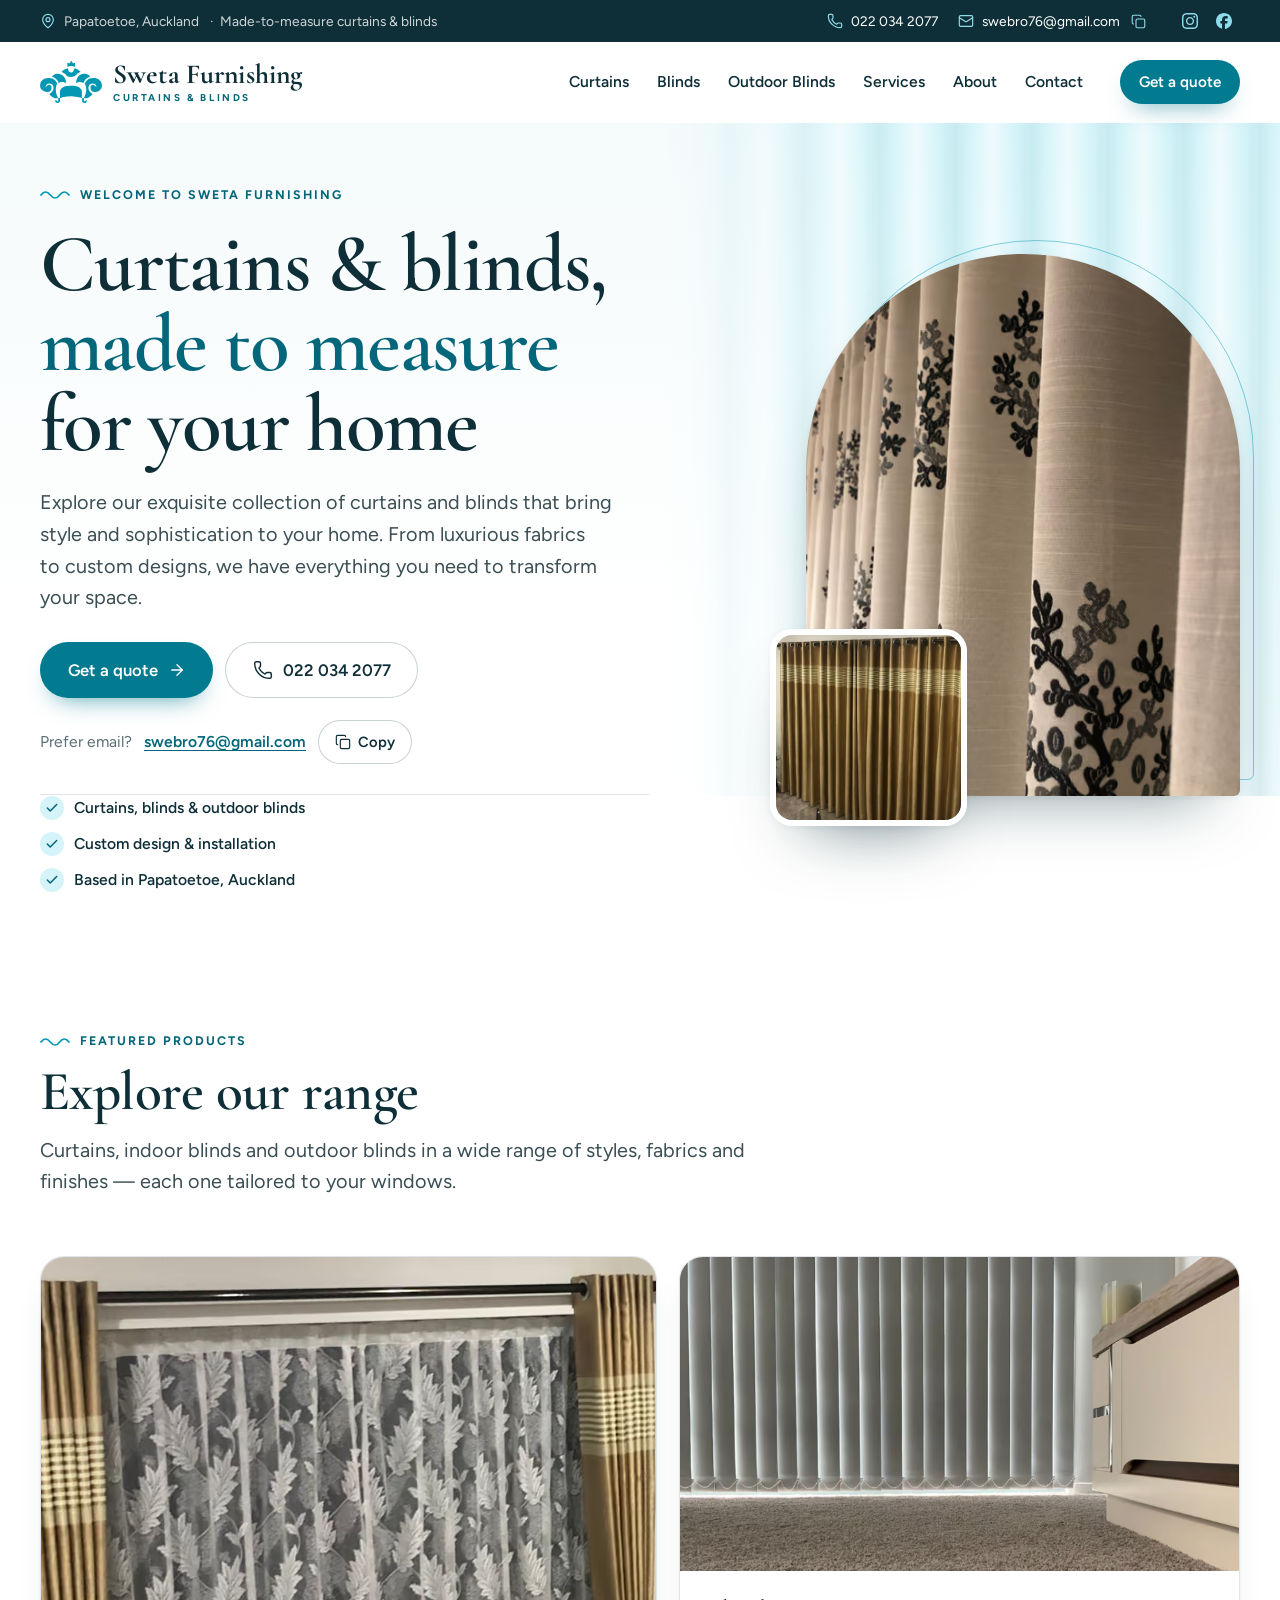
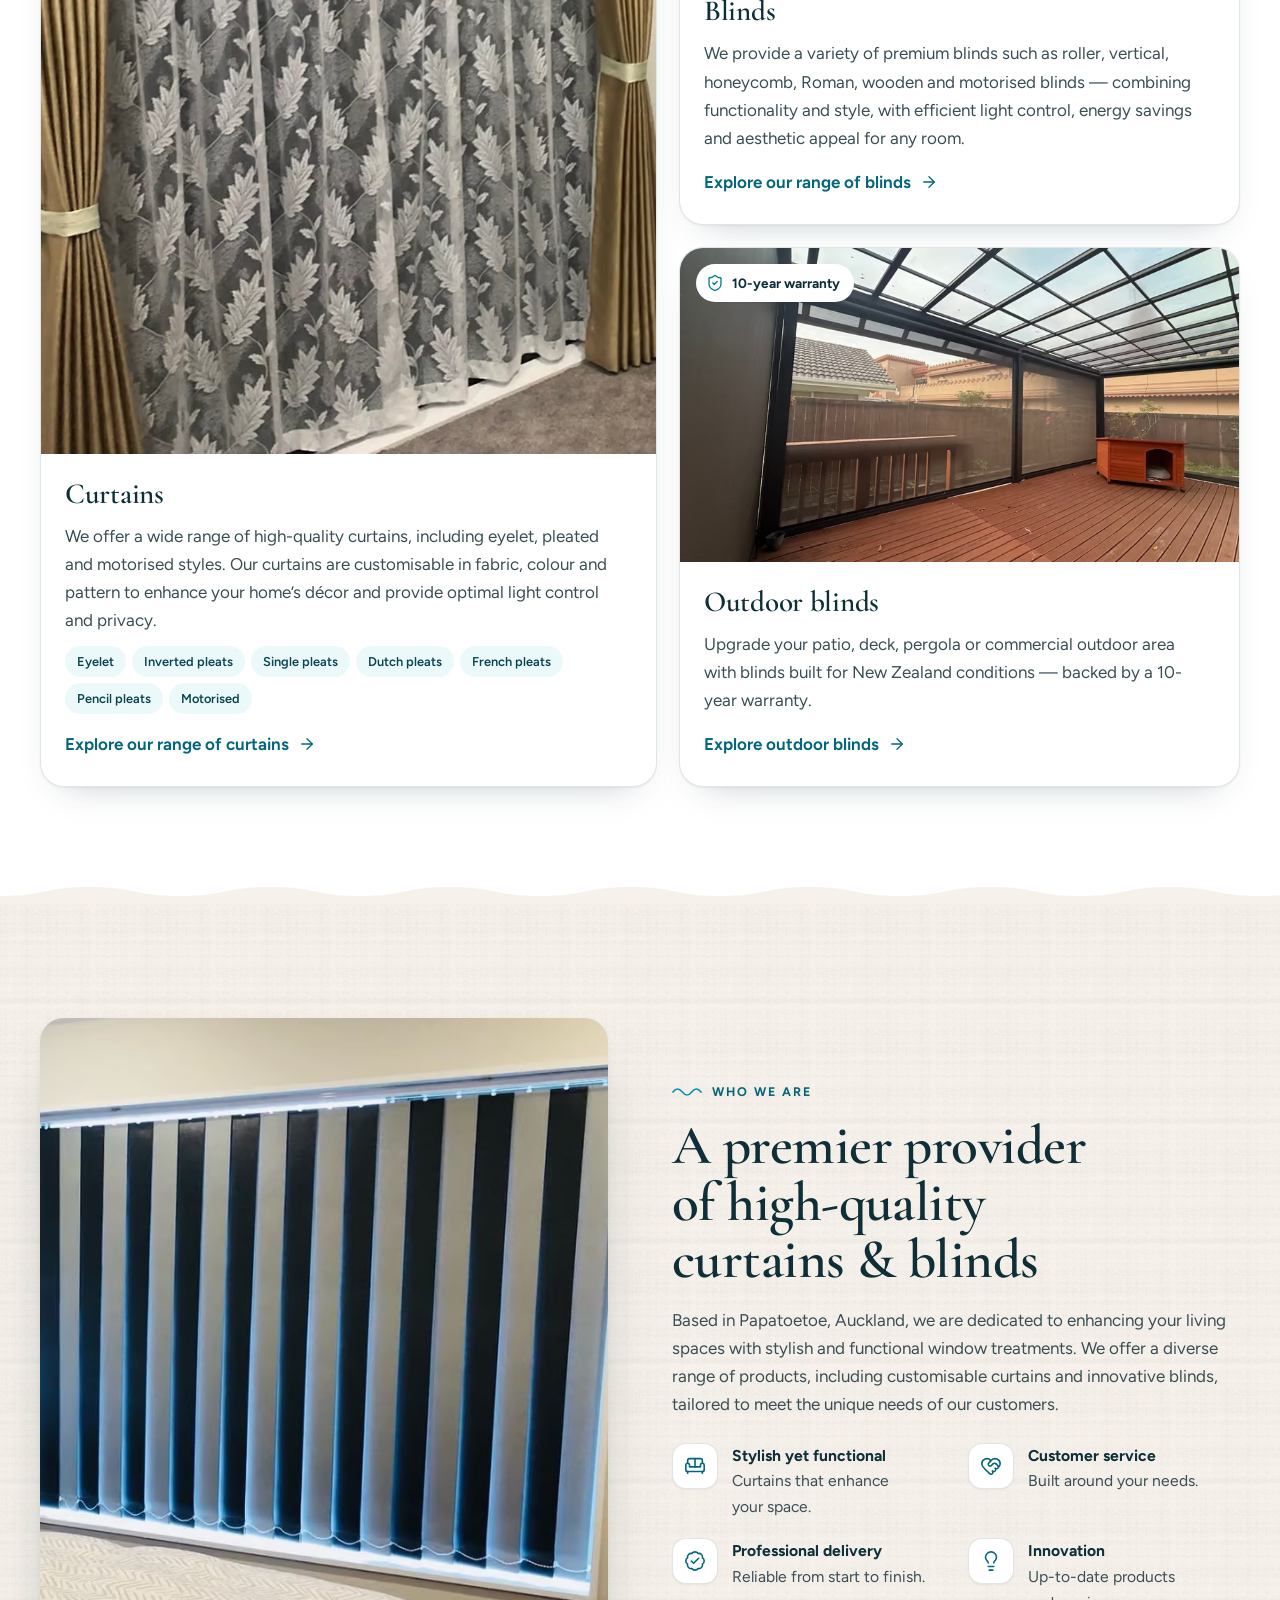
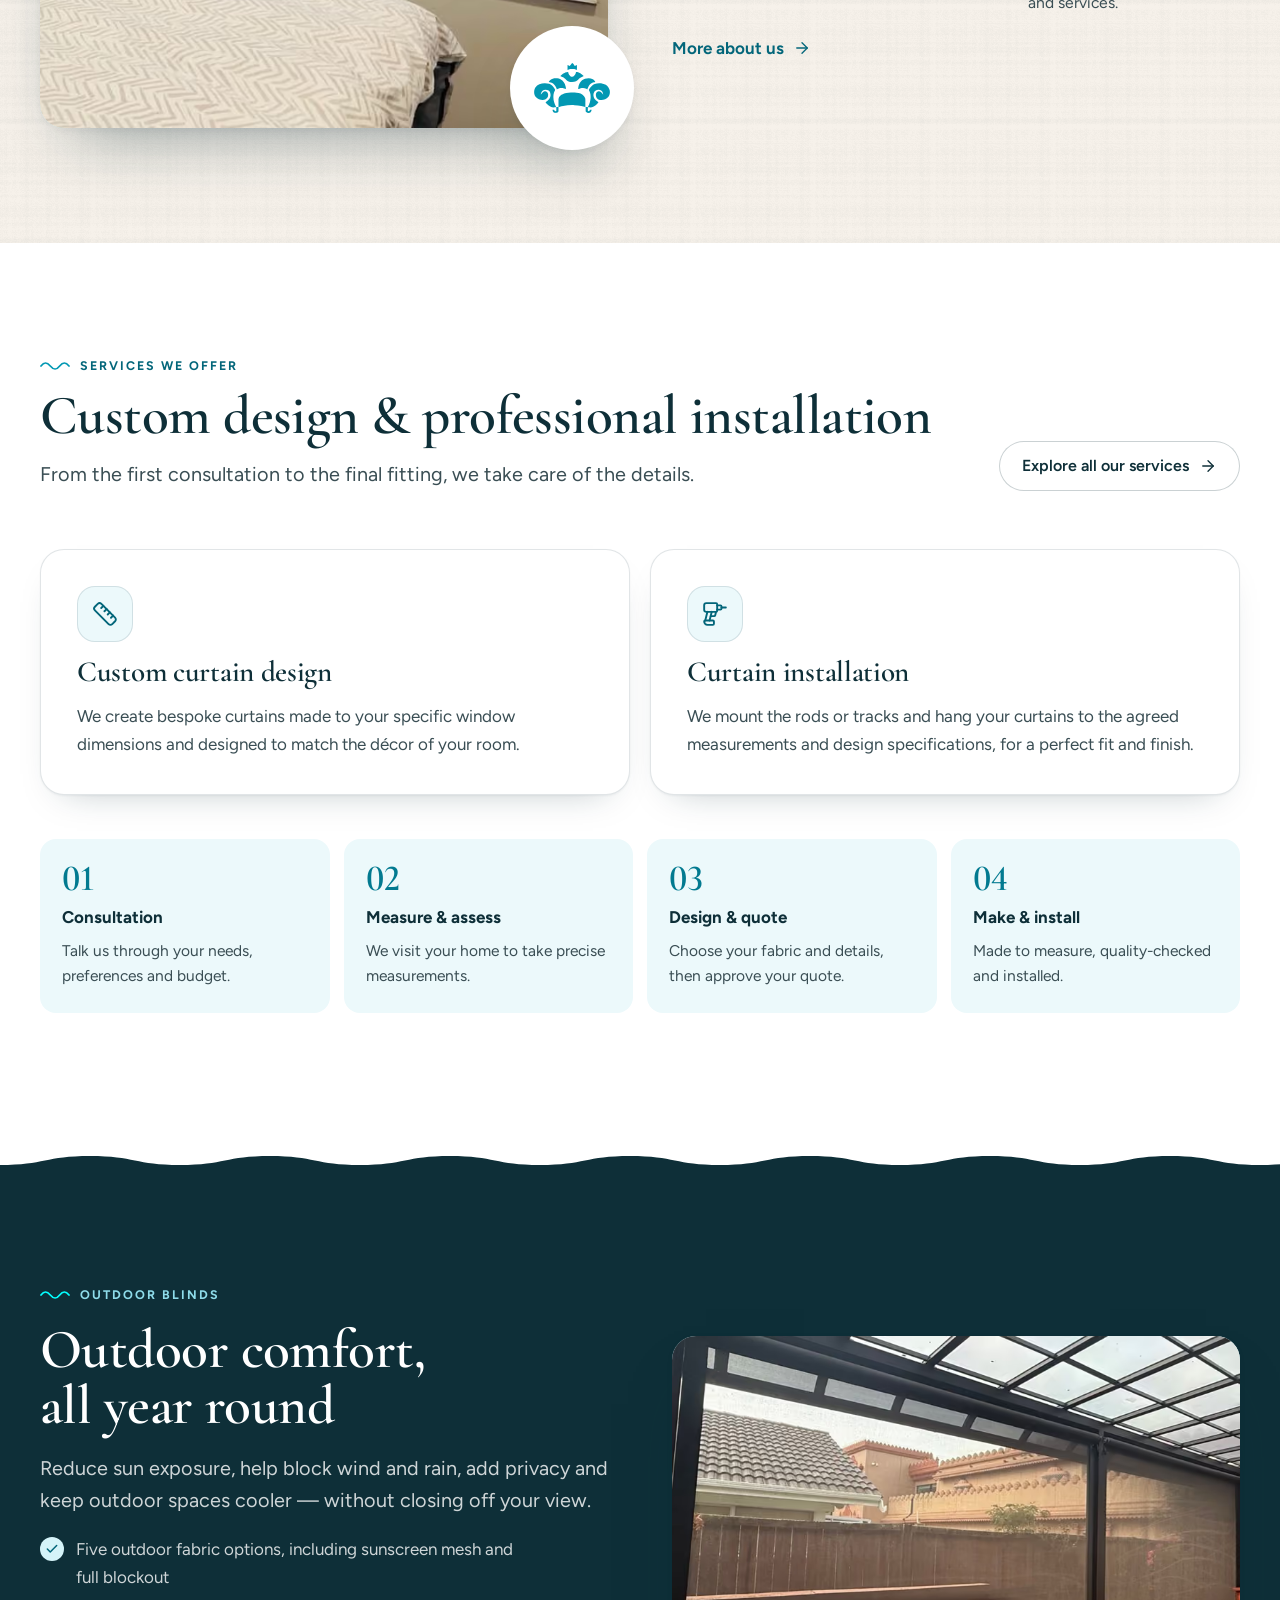
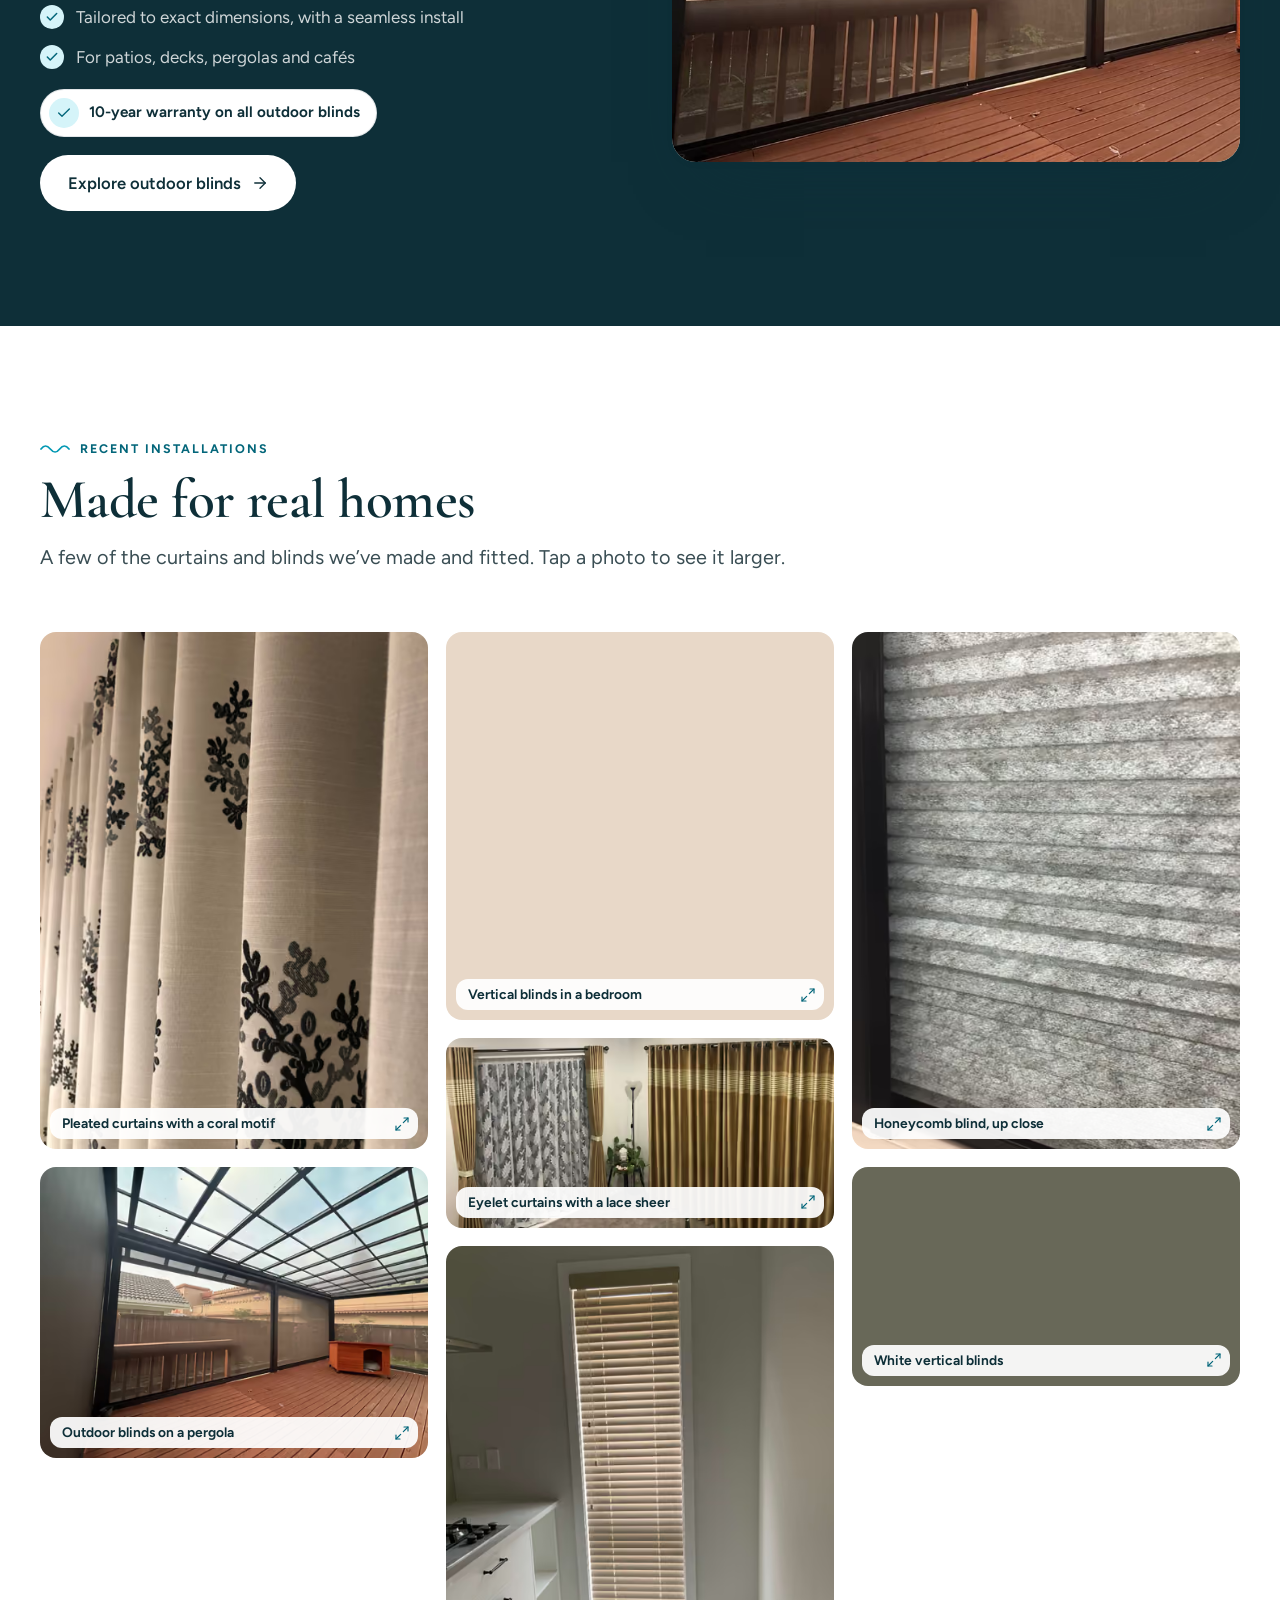
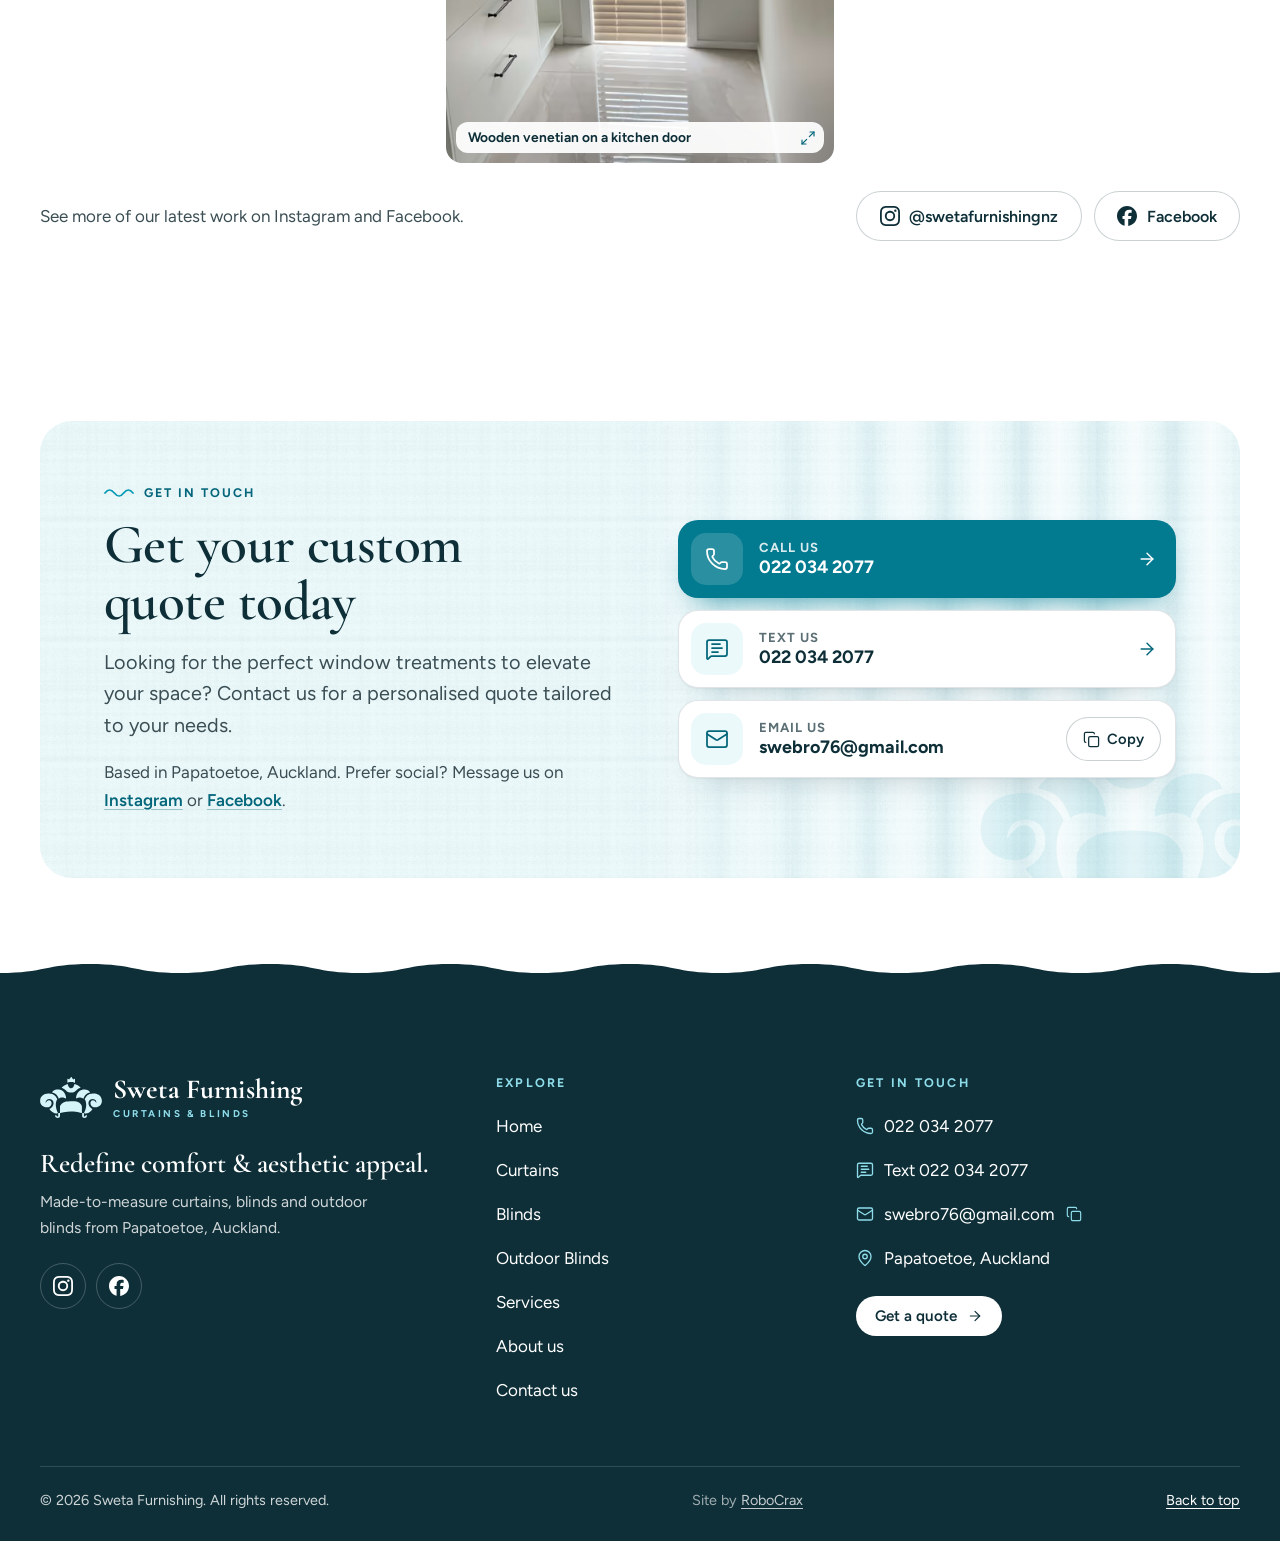
==== commit f00c2b92: "Add 'Site by RoboCrax' credit to footer Co-Authored-By: Claude Opus 5.5 <noreply@anthropic.com>" ====
--- a/index.html
+++ b/index.html
@@ -384,6 +384,7 @@
   </div>
   <div class="wrap footer-bottom">
     <p>© <span data-year>2026</span> Sweta Furnishing. All rights reserved.</p>
+    <p class="footer-credit">Site by <a href="https://www.robocrax.com/craft.html" rel="noopener">RoboCrax</a></p>
     <p><a href="#top">Back to top</a></p>
   </div>
   <p class="sr-only" id="copy-status" aria-live="polite"></p>
--- a/css/site.css
+++ b/css/site.css
@@ -503,6 +503,8 @@
 .footer-col .btn:hover { text-decoration: none; }
 .footer-bottom { display: flex; flex-wrap: wrap; justify-content: space-between; gap: 8px 24px; margin-top: 56px; padding-top: 22px; border-top: 1px solid rgb(255 255 255 / .14); font-size: .9rem; }
 .footer-bottom a { color: #fff; }
+.footer-credit { opacity: .75; }
+.footer-credit:hover, .footer-credit:focus-within { opacity: 1; }
 @media (min-width: 720px) { .footer-grid { grid-template-columns: 1.3fr 1fr 1.2fr; } }
 
 /* ---------- mobile action bar ---------- */
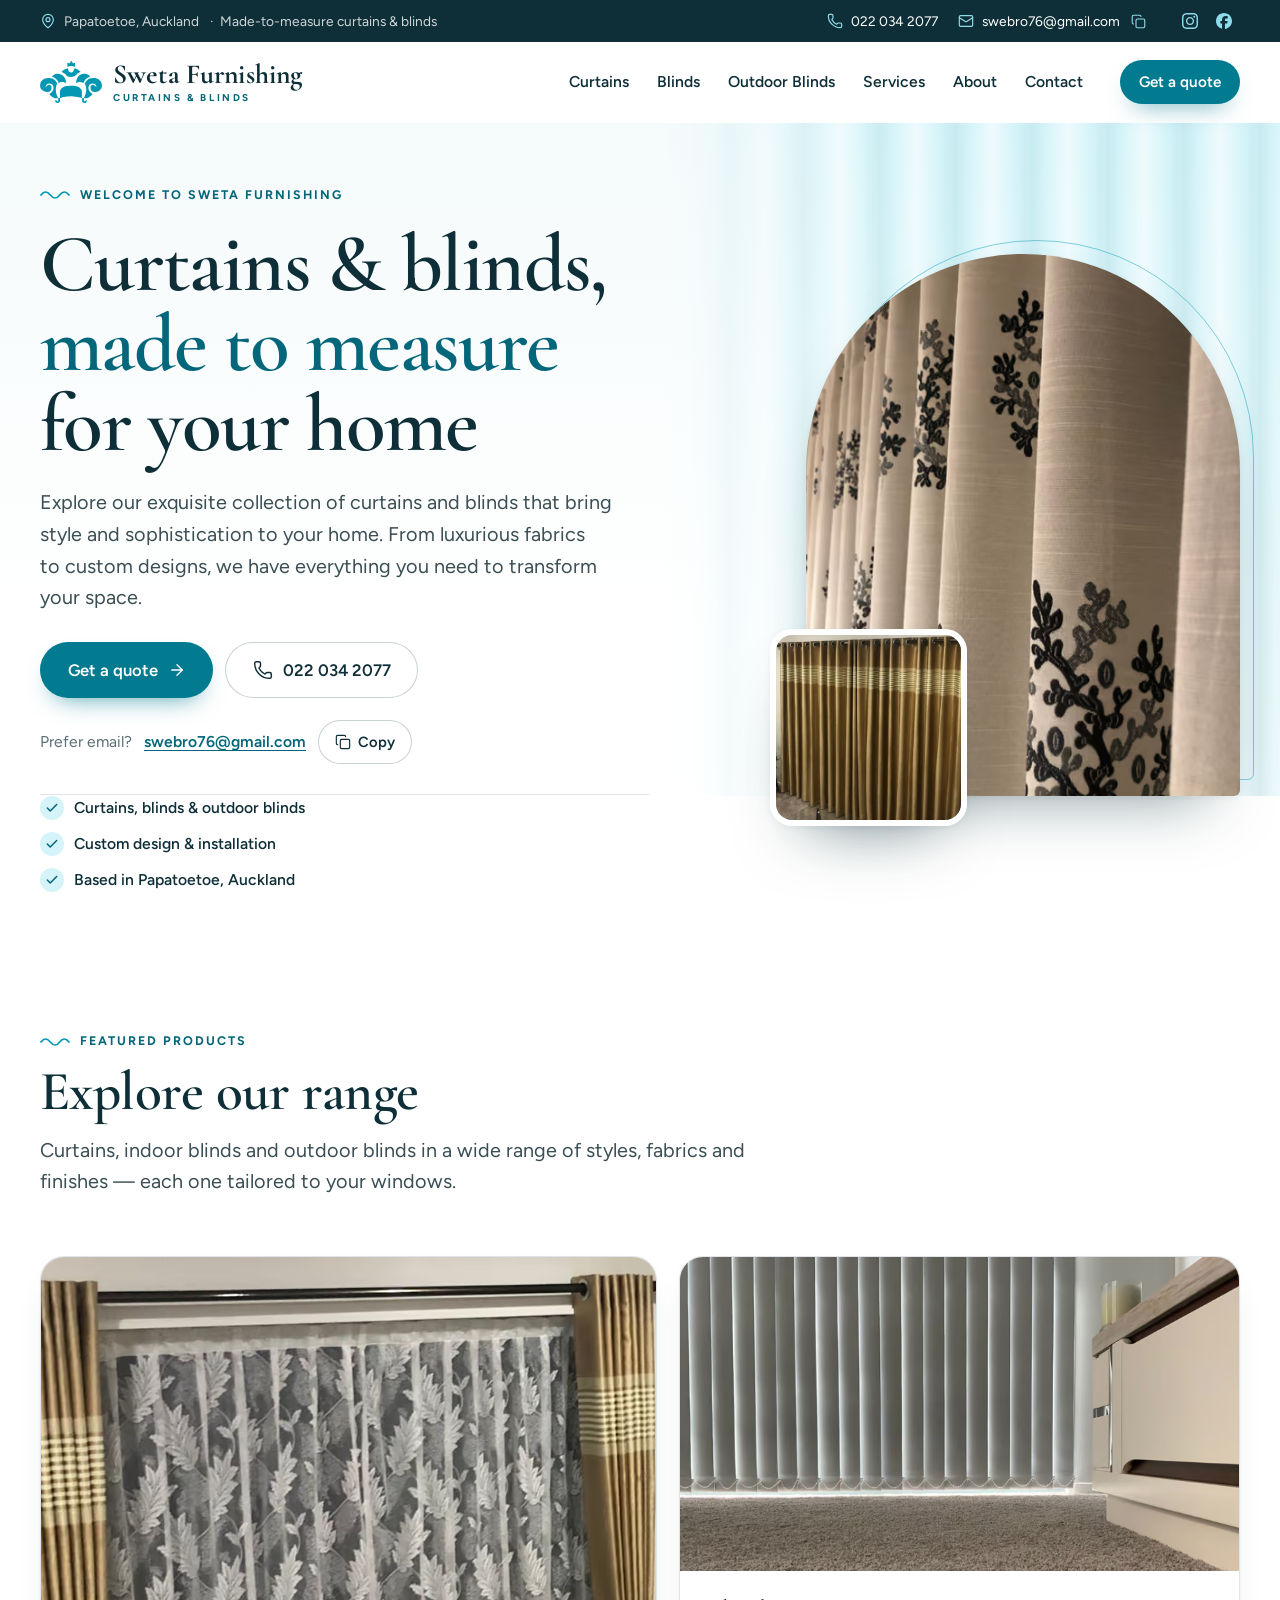
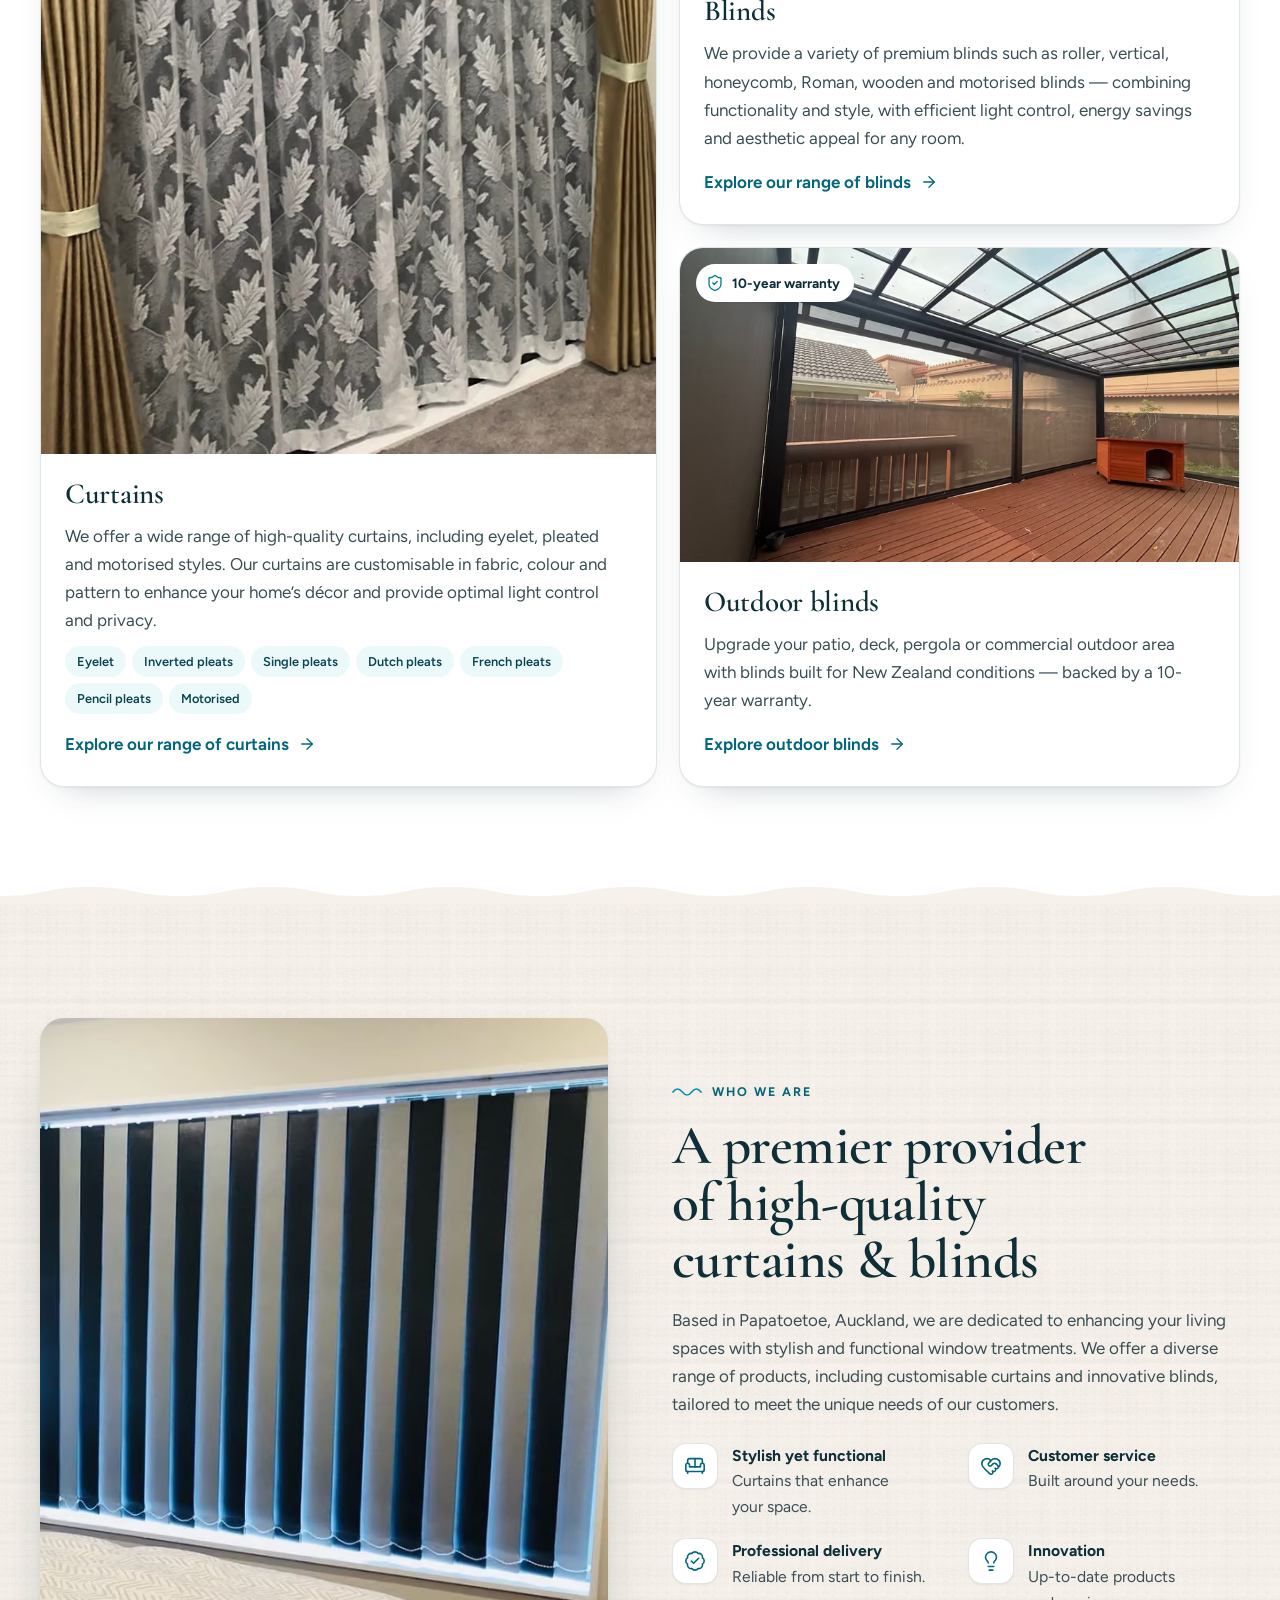
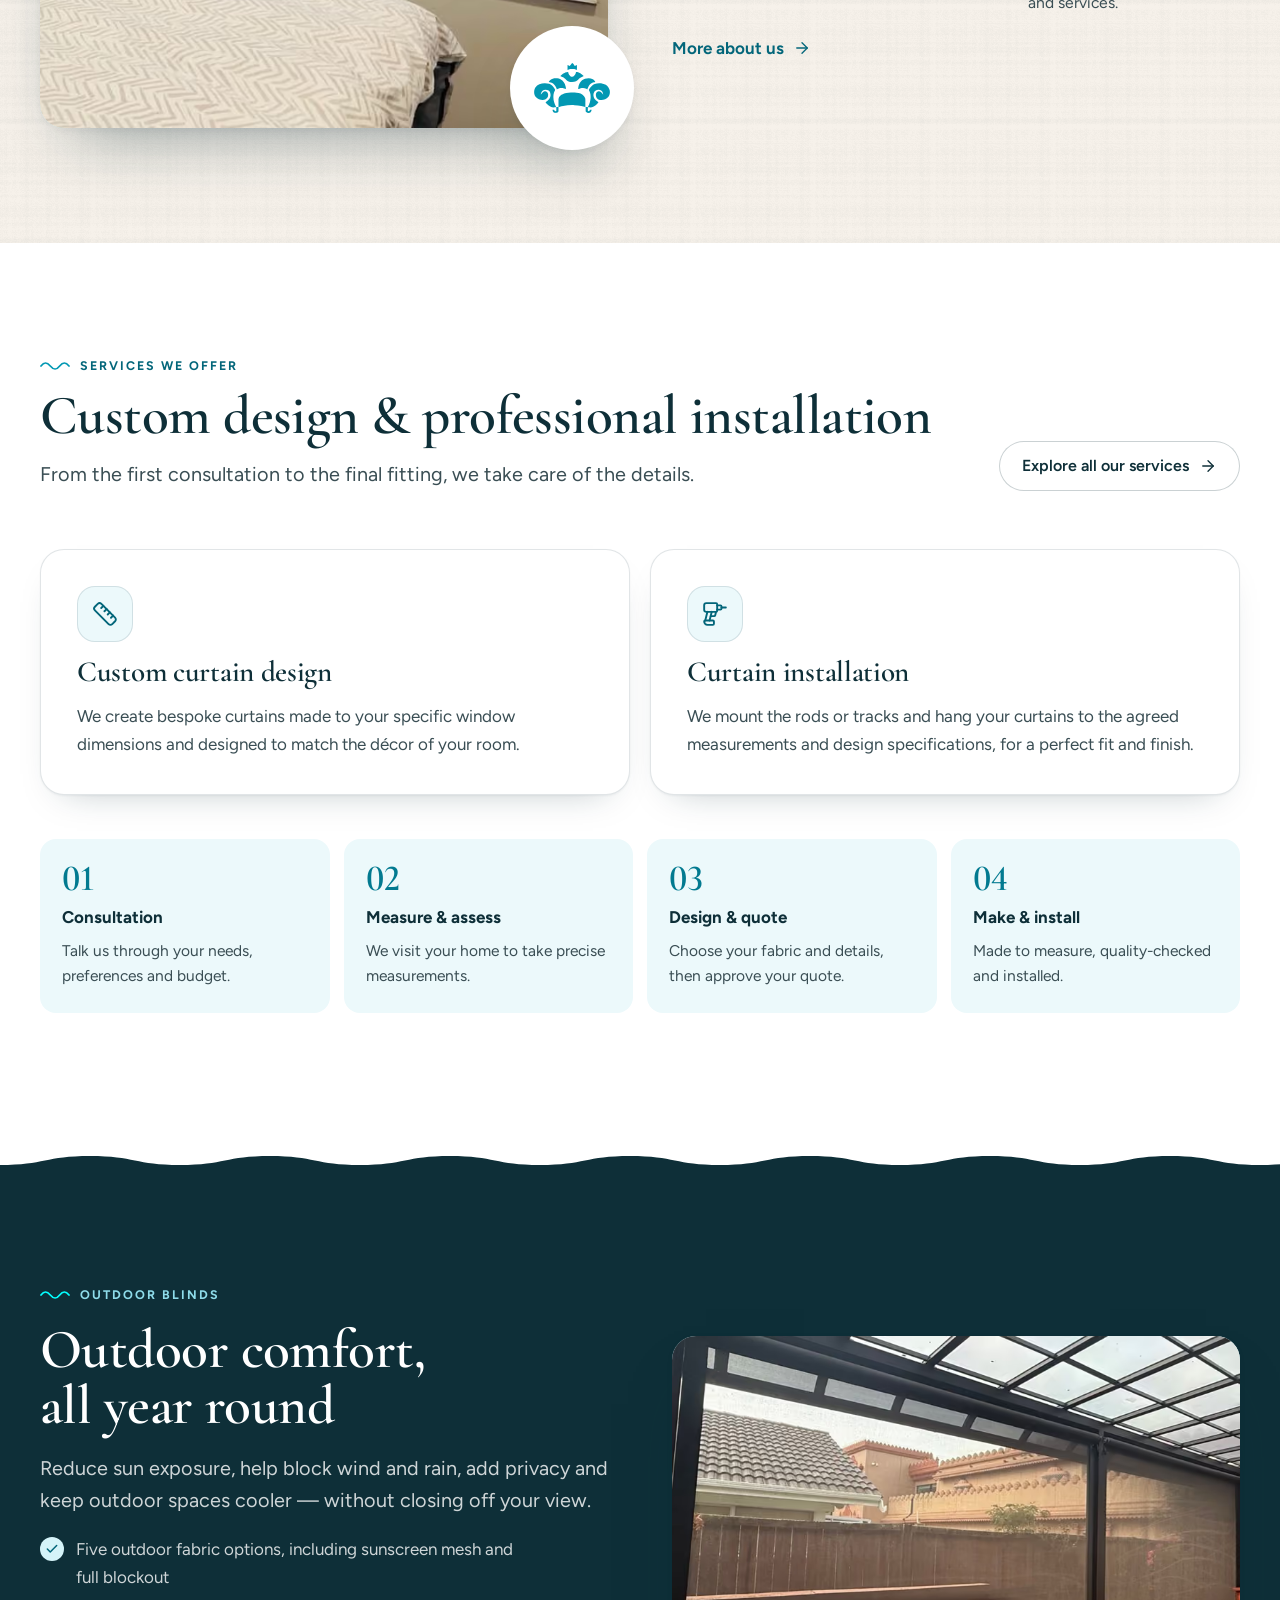
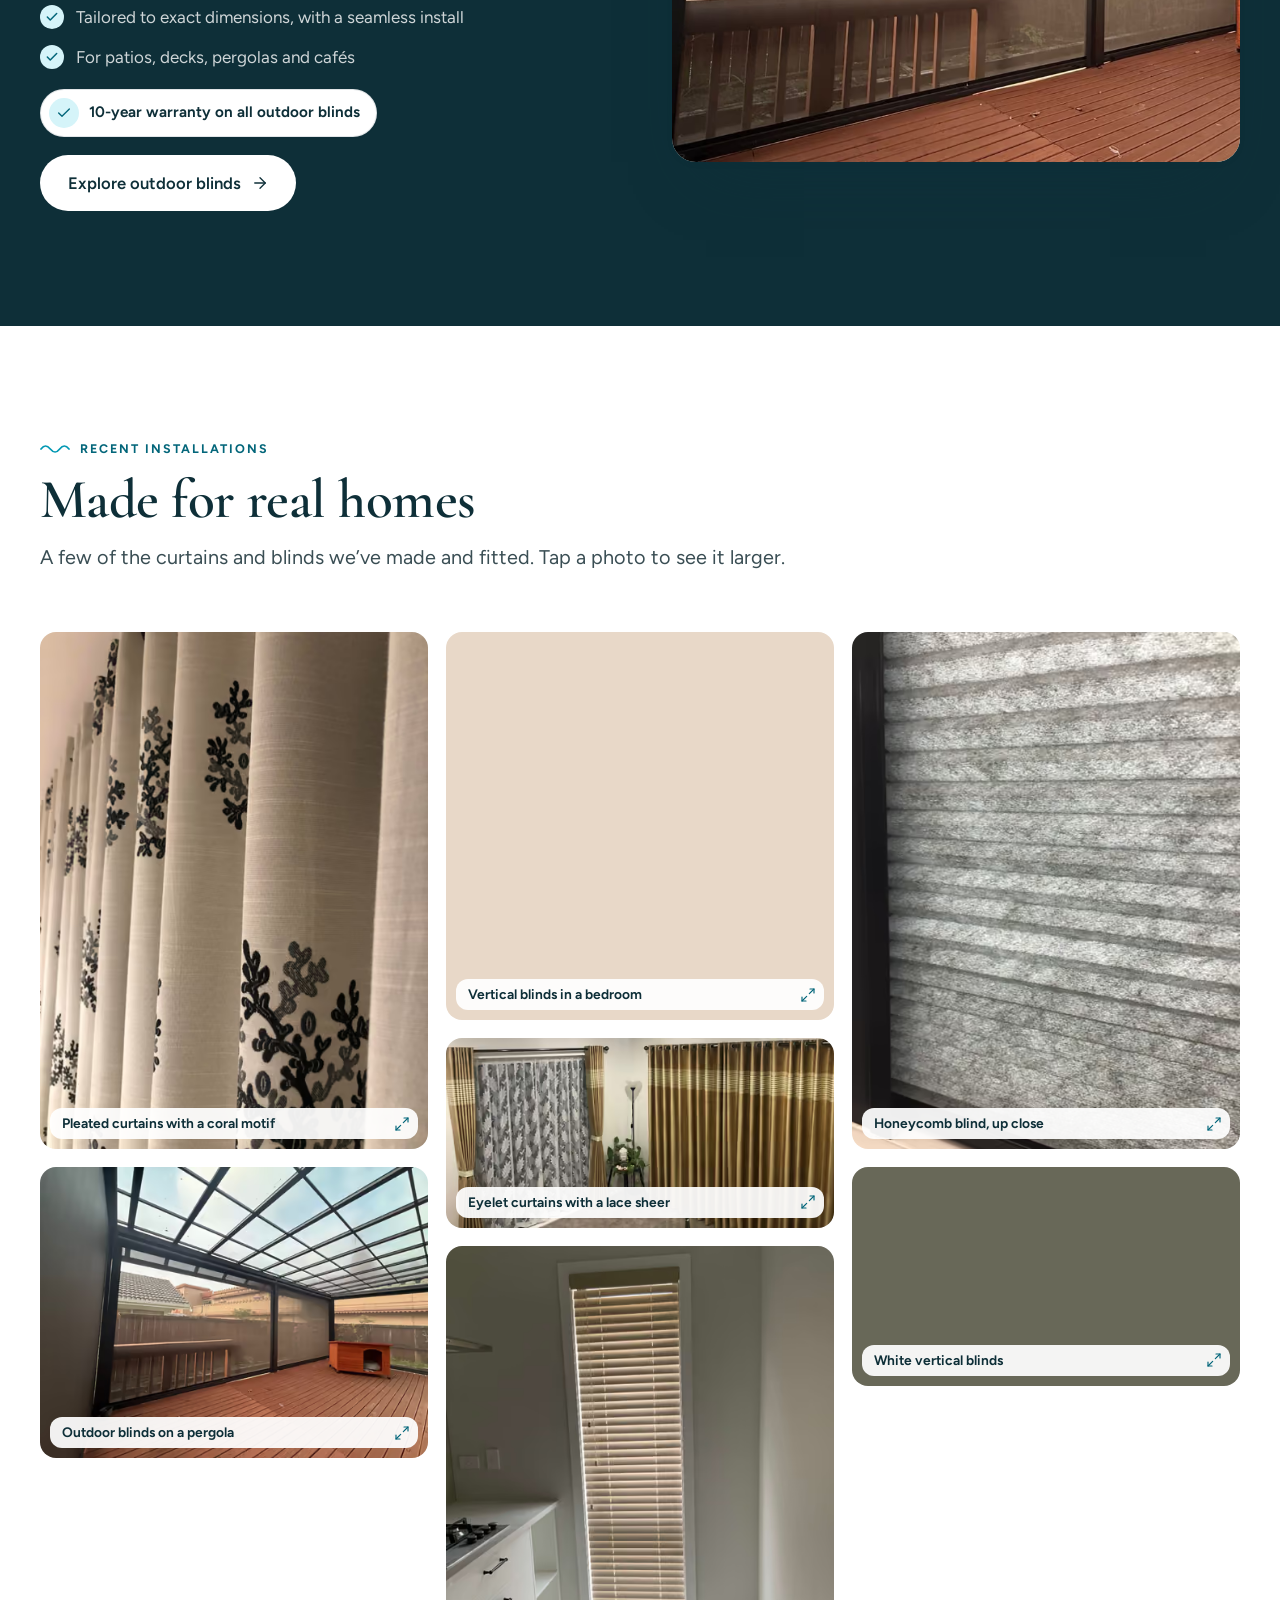
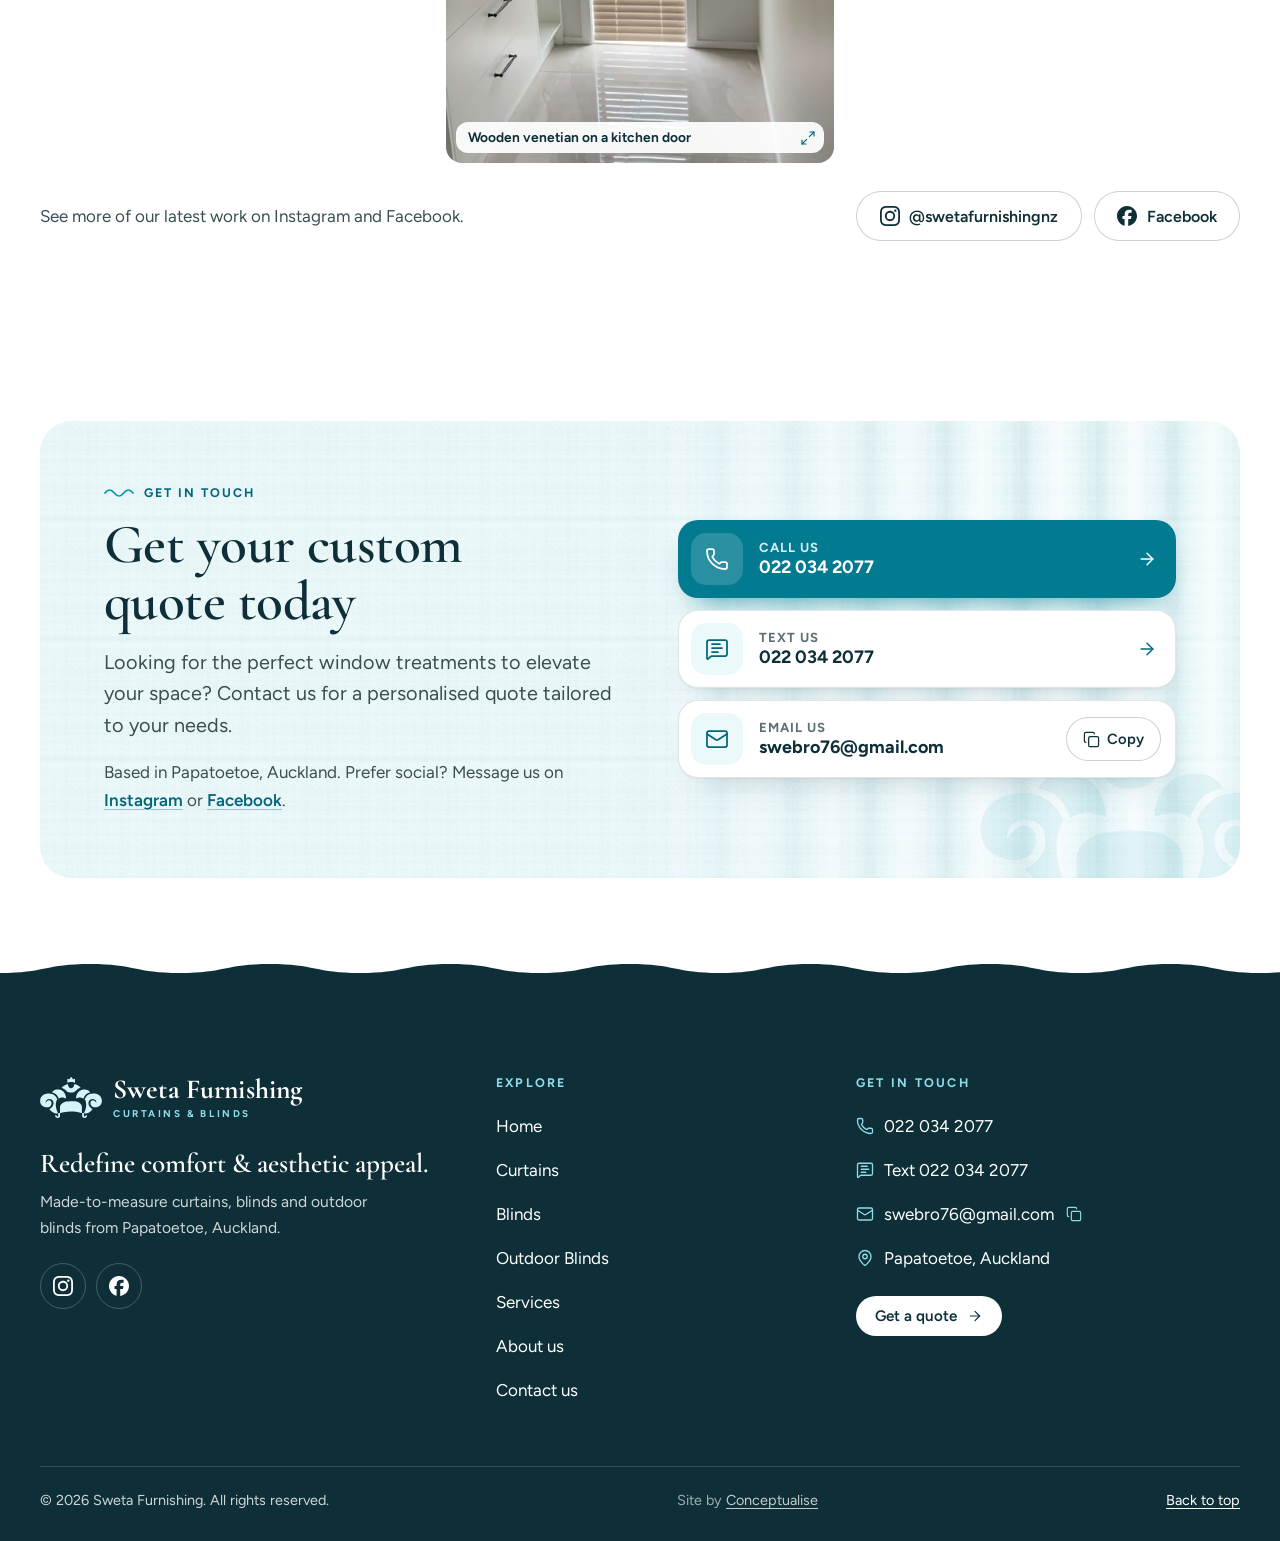
==== commit 75415a8e: "Change footer credit to 'Site by Conceptualise' Co-Authored-By: Claude Opus 5.5 <noreply@anthropic.c" ====
--- a/index.html
+++ b/index.html
@@ -384,7 +384,7 @@
   </div>
   <div class="wrap footer-bottom">
     <p>© <span data-year>2026</span> Sweta Furnishing. All rights reserved.</p>
-    <p class="footer-credit">Site by <a href="https://www.robocrax.com/craft.html" rel="noopener">RoboCrax</a></p>
+    <p class="footer-credit">Site by <a href="https://www.conceptualise.co.nz/" rel="noopener">Conceptualise</a></p>
     <p><a href="#top">Back to top</a></p>
   </div>
   <p class="sr-only" id="copy-status" aria-live="polite"></p>
